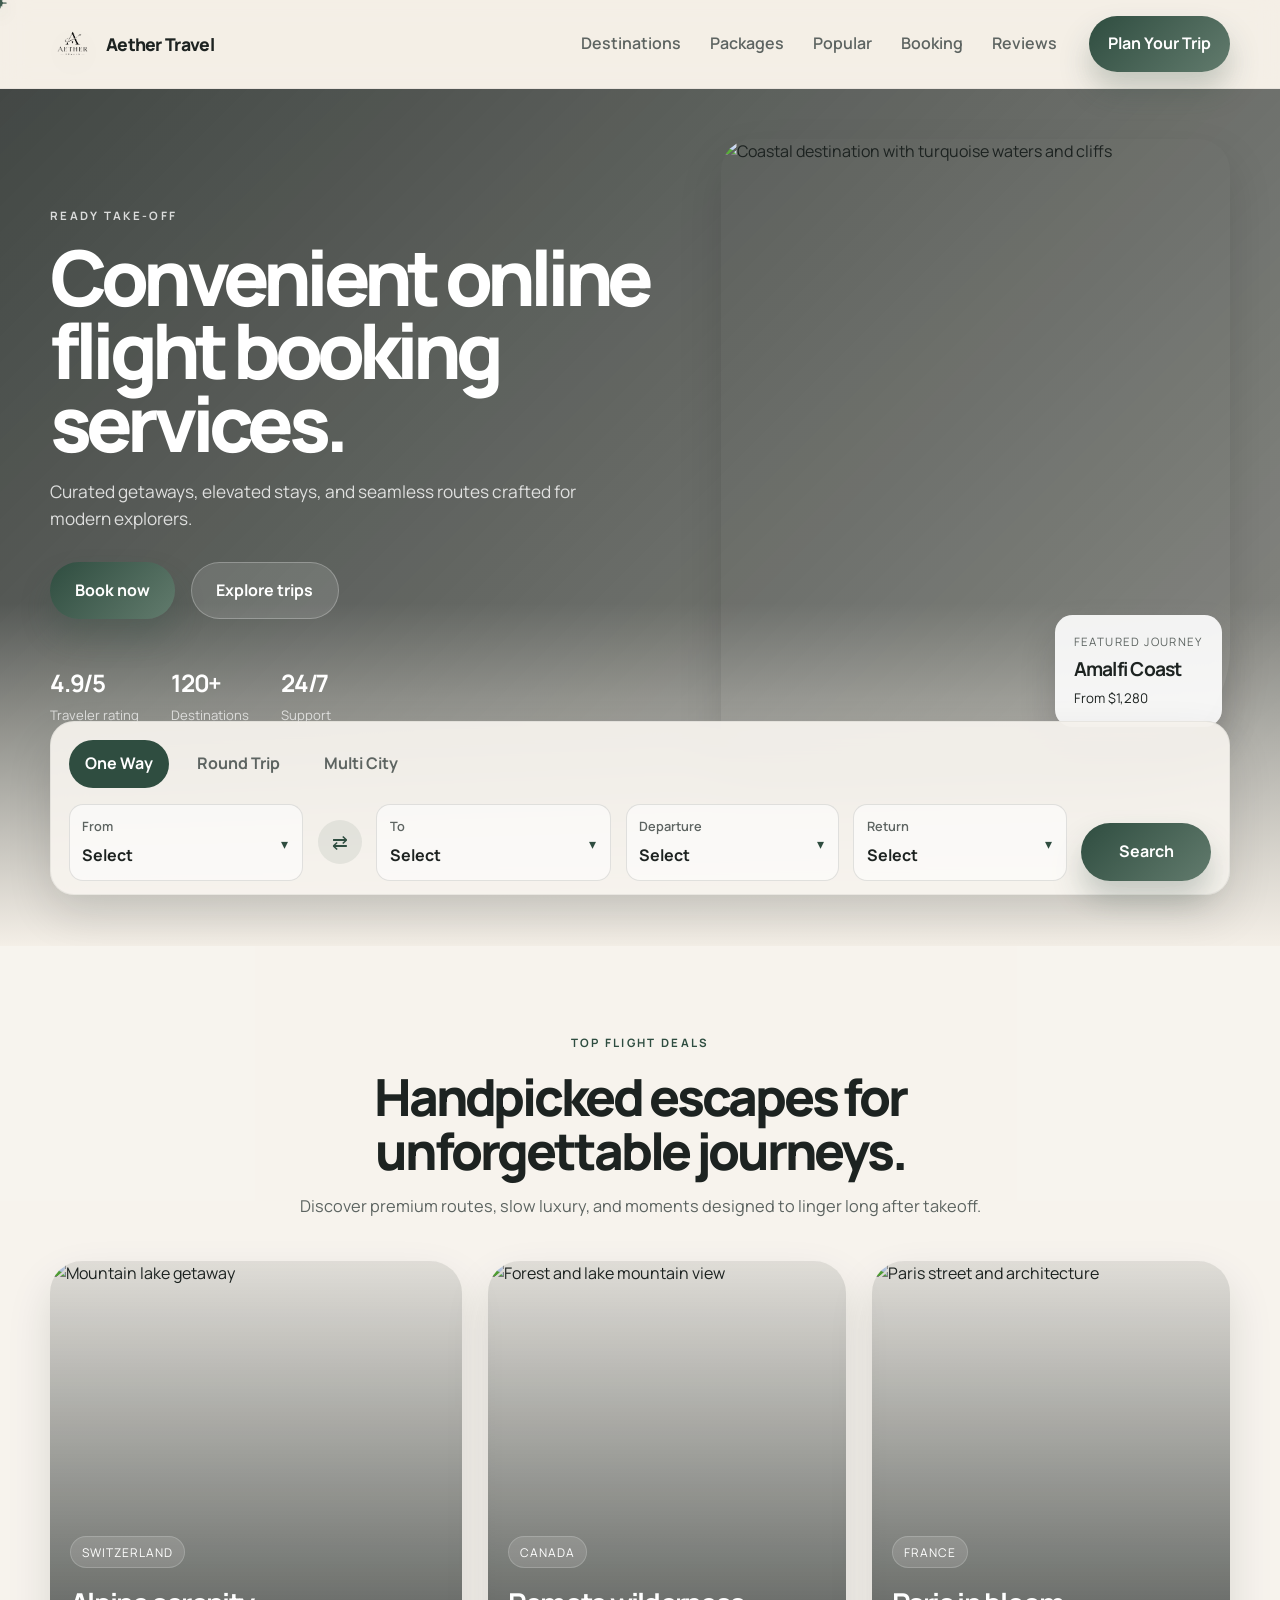
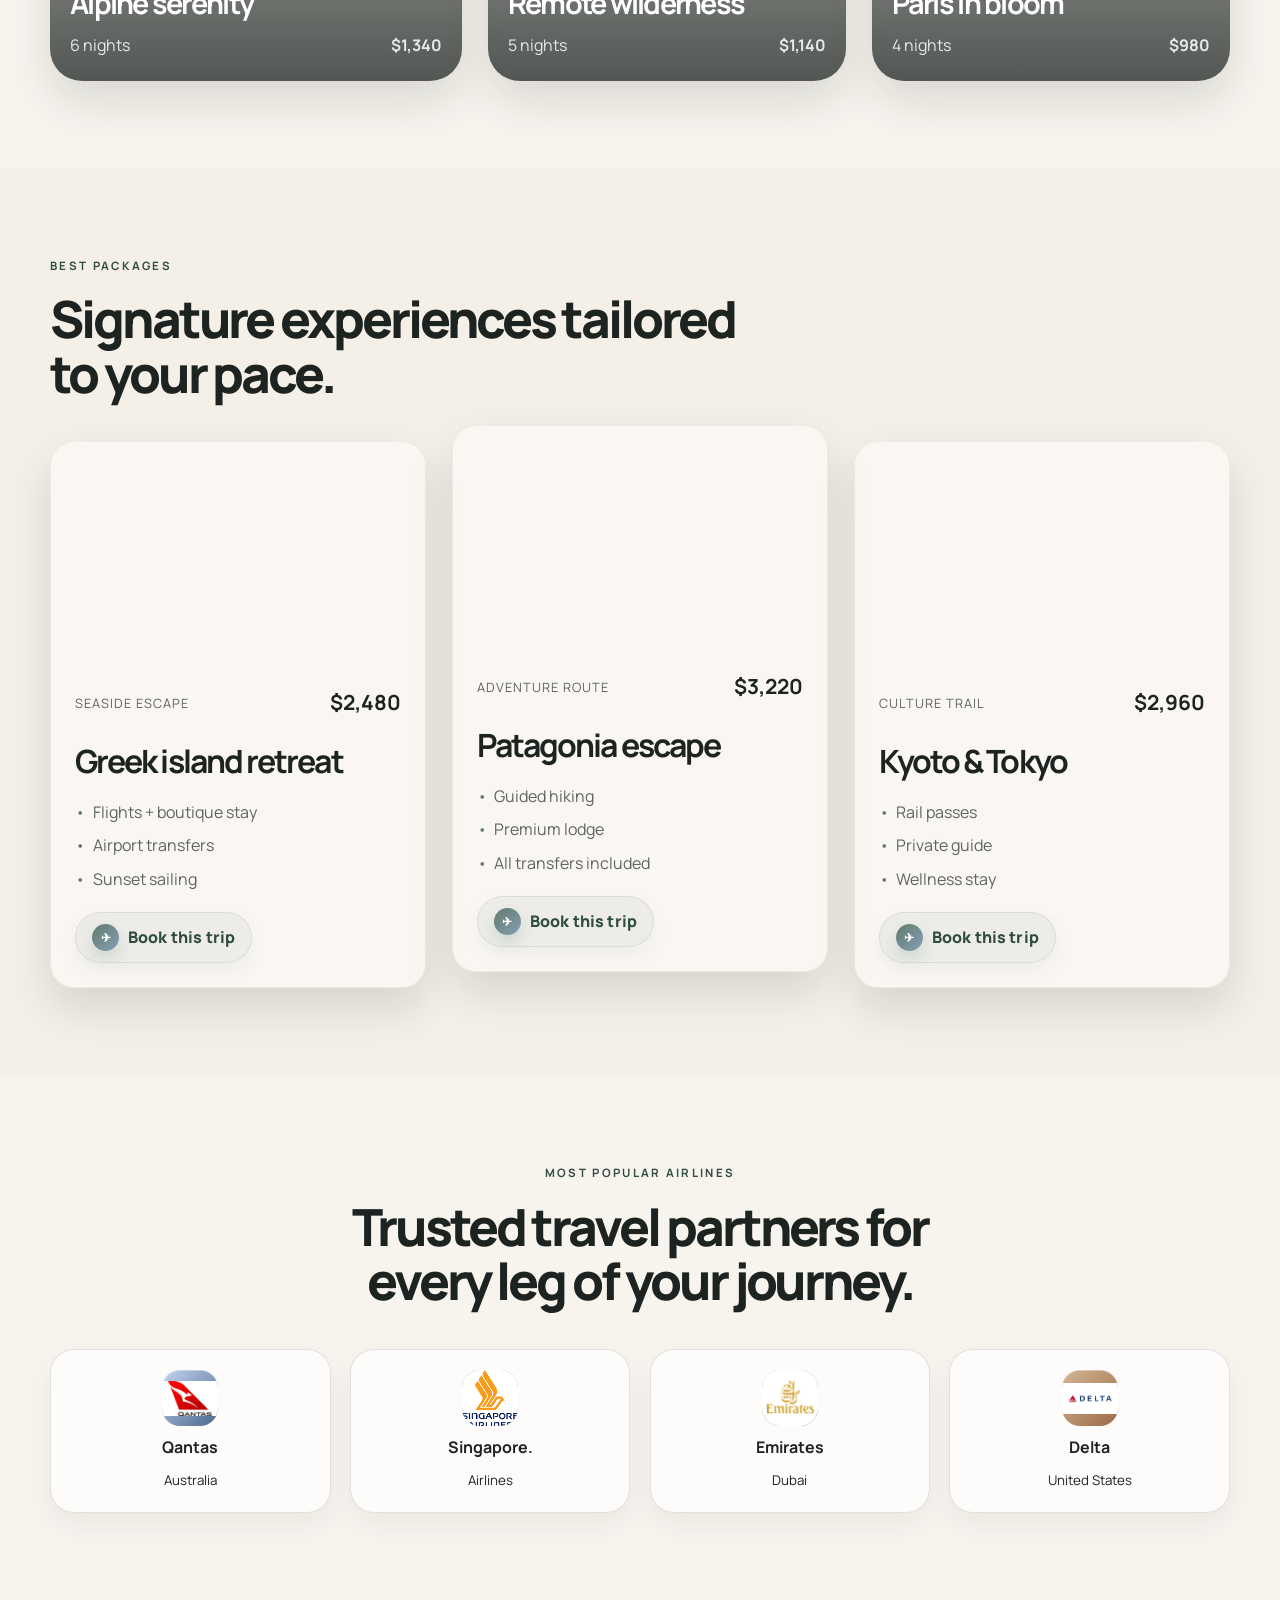
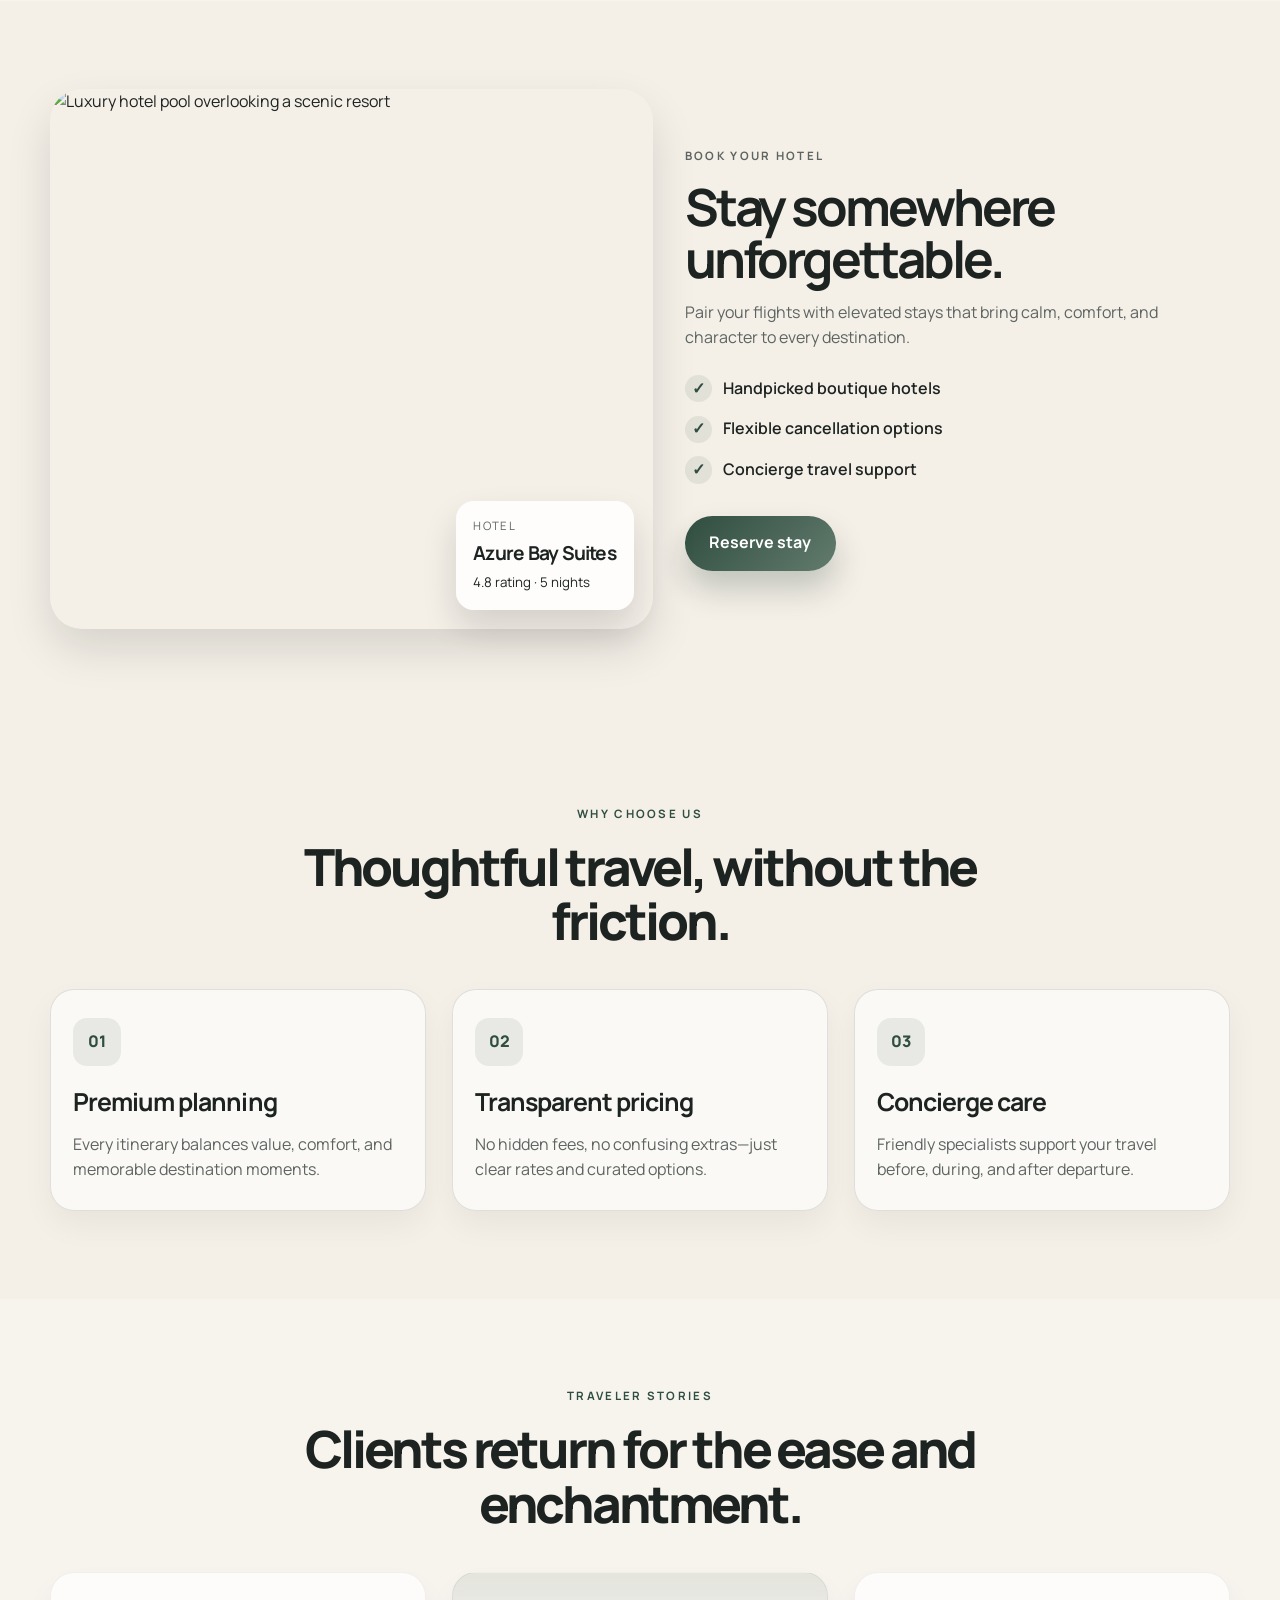
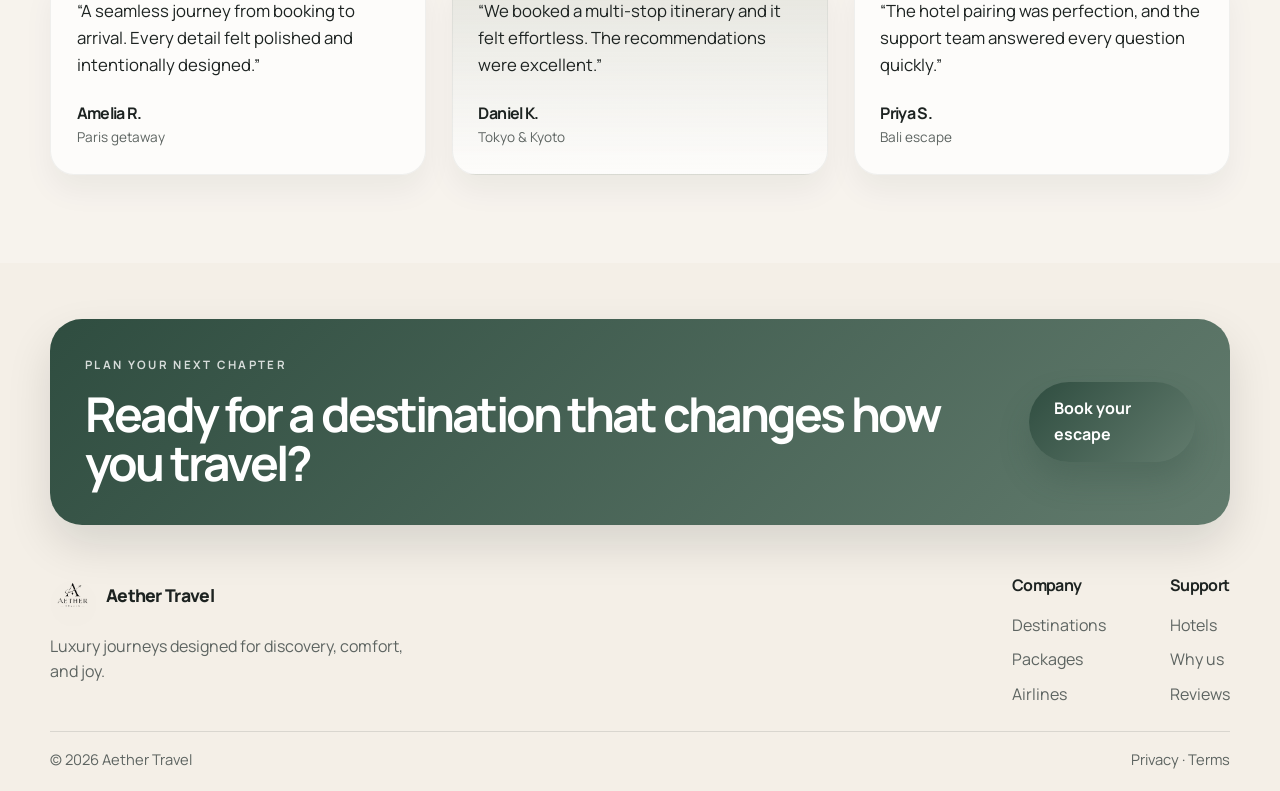
==== index.html @ 8c39a800 "First commit" ====
<!DOCTYPE html>
<html lang="en">
  <head>
    <meta charset="UTF-8" />
    <meta name="viewport" content="width=device-width, initial-scale=1.0" />
    <title>Travel Agency</title>
    <meta
      name="description"
      content="Premium flights, curated escapes, and boutique stays designed for modern explorers."
    />
    <link rel="stylesheet" href="index.css" />
  </head>
  <body>
    <header class="site-header">
      <nav class="navbar container" aria-label="Main navigation">
        <a href="#top" class="brand" aria-label="Aether Travel home">
          <img
            src="images/ei_1791017456366-removebg-preview.png"
            alt="Aether Travel logo"
            class="brand-logo"
          />
          <span>Aether Travel</span>
        </a>

        <button class="nav-toggle" type="button" aria-label="Toggle navigation" aria-expanded="false">
          <span></span>
          <span></span>
        </button>

        <div class="nav-menu">
          <ul class="nav-links">
            <li><a href="#destinations">Destinations</a></li>
            <li><a href="#packages">Packages</a></li>
            <li><a href="#popular">Popular</a></li>
            <li><a href="#booking">Booking</a></li>
            <li><a href="#testimonials">Reviews</a></li>
          </ul>
          <a href="plan-your-trip.html" class="btn btn-primary nav-cta">Plan Your Trip</a>
        </div>
      </nav>
    </header>

    <main id="top">
      <section class="hero" id="hero_container">
        <div class="container hero-shell">
          <div class="hero-copy">
            <p class="eyebrow">Ready take-off</p>
            <h1>Convenient online flight booking services.</h1>
            <p class="lead">
              Curated getaways, elevated stays, and seamless routes crafted for modern explorers.
            </p>
            <div class="hero-actions">
              <a href="#booking" class="btn btn-primary">Book now</a>
              <a href="#destinations" class="btn btn-secondary">Explore trips</a>
            </div>
            <ul class="hero-metrics" aria-label="Travel metrics">
              <li>
                <strong class="stat-number" data-target="4.9" data-suffix="/5">0</strong>
                <span>Traveler rating</span>
              </li>
              <li>
                <strong class="stat-number" data-target="120" data-suffix="+">0</strong>
                <span>Destinations</span>
              </li>
              <li>
                <strong class="stat-number" data-target="24" data-suffix="/7">0</strong>
                <span>Support</span>
              </li>
            </ul>
          </div>

          <div class="hero-visual" aria-label="Featured destination image">
            <img
              src="https://images.unsplash.com/photo-1507525428034-b723cf961d3e?auto=format&fit=crop&w=900&q=80"
              alt="Coastal destination with turquoise waters and cliffs"
            />
            <div class="floating-card">
              <span class="floating-label">Featured journey</span>
              <strong>Amalfi Coast</strong>
              <small>From $1,280</small>
            </div>
          </div>
        </div>

        <div class="container booking-panel" aria-label="Flight search form">
          <div class="booking-tabs" role="tablist" aria-label="Trip type">
            <button class="is-active" type="button">One Way</button>
            <button type="button">Round Trip</button>
            <button type="button">Multi City</button>
          </div>

          <form class="booking-form" action="#" method="get">
            <div class="field">
              <label for="from_location">From</label>
              <select name="from_location" id="from_location">
                <option value="">Select</option>
                <option value="tokyo">Tokyo, Japan</option>
                <option value="dubai">Dubai, UAE</option>
                <option value="london">London, UK</option>
              </select>
            </div>

            <div class="swap-wrap">
              <button class="swap-button" type="button" aria-label="Swap locations">⇄</button>
            </div>

            <div class="field">
              <label for="to_location">To</label>
              <select name="to_location" id="to_location">
                <option value="">Select</option>
                <option value="berlin">Berlin, Germany</option>
                <option value="sydney">Sydney, Australia</option>
                <option value="singapore">Singapore</option>
              </select>
            </div>

            <div class="field">
              <label for="from_date">Departure</label>
              <select name="from_date" id="from_date">
                <option value="">Select</option>
                <option value="2026-10-11">Oct 11, 2026</option>
                <option value="2026-11-03">Nov 03, 2026</option>
                <option value="2026-12-12">Dec 12, 2026</option>
              </select>
            </div>

            <div class="field">
              <label for="return_date">Return</label>
              <select name="return_date" id="return_date">
                <option value="">Select</option>
                <option value="2026-12-15">Dec 15, 2026</option>
                <option value="2026-12-28">Dec 28, 2026</option>
                <option value="2027-01-09">Jan 09, 2027</option>
              </select>
            </div>

            <button class="btn btn-primary search-button" type="submit">Search</button>
          </form>
        </div>
      </section>

      <section class="section section-light" id="destinations">
        <div class="container">
          <div class="section-heading">
            <p class="eyebrow eyebrow-dark">Top flight deals</p>
            <h2>Handpicked escapes for unforgettable journeys.</h2>
            <p>
              Discover premium routes, slow luxury, and moments designed to linger long after takeoff.
            </p>
          </div>

          <div class="destination-grid">
            <article class="destination-card featured">
              <img src="https://images.unsplash.com/photo-1493246507139-91e8fad9978e?auto=format&fit=crop&w=800&q=80" alt="Mountain lake getaway" />
              <div class="destination-info">
                <span class="country-tag">Switzerland</span>
                <h3>Alpine serenity</h3>
                <div class="meta-row">
                  <span>6 nights</span>
                  <strong>$1,340</strong>
                </div>
              </div>
            </article>

            <article class="destination-card">
              <img src="https://images.unsplash.com/photo-1501785888041-af3ef285b470?auto=format&fit=crop&w=800&q=80" alt="Forest and lake mountain view" />
              <div class="destination-info">
                <span class="country-tag">Canada</span>
                <h3>Remote wilderness</h3>
                <div class="meta-row">
                  <span>5 nights</span>
                  <strong>$1,140</strong>
                </div>
              </div>
            </article>

            <article class="destination-card">
              <img src="https://images.unsplash.com/photo-1502602898657-3e91760cbb34?auto=format&fit=crop&w=800&q=80" alt="Paris street and architecture" />
              <div class="destination-info">
                <span class="country-tag">France</span>
                <h3>Paris in bloom</h3>
                <div class="meta-row">
                  <span>4 nights</span>
                  <strong>$980</strong>
                </div>
              </div>
            </article>
          </div>
        </div>
      </section>

      <section class="section" id="packages">
        <div class="container">
          <div class="section-heading align-left">
            <p class="eyebrow eyebrow-dark">Best packages</p>
            <h2>Signature experiences tailored to your pace.</h2>
          </div>

          <div class="package-grid">
            <article class="package-card">
              <div class="package-image package-image-one"></div>
              <div class="package-body">
                <div class="price-row">
                  <span>Seaside escape</span>
                  <strong>$2,480</strong>
                </div>
                <h3>Greek island retreat</h3>
                <ul>
                  <li>Flights + boutique stay</li>
                  <li>Airport transfers</li>
                  <li>Sunset sailing</li>
                </ul>
                <a href="#booking" class="text-link"><span class="text-link-icon">✈</span>Book this trip</a>
              </div>
            </article>

            <article class="package-card highlight-card">
              <div class="package-image package-image-two"></div>
              <div class="package-body">
                <div class="price-row">
                  <span>Adventure route</span>
                  <strong>$3,220</strong>
                </div>
                <h3>Patagonia escape</h3>
                <ul>
                  <li>Guided hiking</li>
                  <li>Premium lodge</li>
                  <li>All transfers included</li>
                </ul>
                <a href="#booking" class="text-link"><span class="text-link-icon">✈</span>Book this trip</a>
              </div>
            </article>

            <article class="package-card">
              <div class="package-image package-image-three"></div>
              <div class="package-body">
                <div class="price-row">
                  <span>Culture trail</span>
                  <strong>$2,960</strong>
                </div>
                <h3>Kyoto & Tokyo</h3>
                <ul>
                  <li>Rail passes</li>
                  <li>Private guide</li>
                  <li>Wellness stay</li>
                </ul>
                <a href="#booking" class="text-link"><span class="text-link-icon">✈</span>Book this trip</a>
              </div>
            </article>
          </div>
        </div>
      </section>

      <section class="section section-light" id="popular">
        <div class="container">
          <div class="section-heading">
            <p class="eyebrow eyebrow-dark">Most popular airlines</p>
            <h2>Trusted travel partners for every leg of your journey.</h2>
          </div>

          <div class="airline-carousel" aria-label="Popular airlines">
            <div class="airline-card">
              <span class="airline-logo airline-one" aria-label="Qantas logo">
                <img src="src/qantas.png" alt="Qantas logo" />
              </span>
              <strong>Qantas</strong>
              <small>Australia</small>
            </div>
            <div class="airline-card">
              <span class="airline-logo airline-two" aria-label="Singapore Airlines logo">
                <img src="src/singapore_airlines.png" alt="Singapore Airlines logo" />
              </span>
              <strong>Singapore.</strong>
              <small>Airlines</small>
            </div>
            <div class="airline-card">
              <span class="airline-logo airline-three" aria-label="Emirates logo">
                <img src="src/emirates.png" alt="Emirates logo" />
              </span>
              <strong>Emirates</strong>
              <small>Dubai</small>
            </div>
            <div class="airline-card">
              <span class="airline-logo airline-four" aria-label="Delta logo">
                <img src="src/Delta_airlines.png" alt="Delta Airlines logo" />
              </span>
              <strong>Delta</strong>
              <small>United States</small>
            </div>
          </div>
        </div>
      </section>

      <section class="section booking-section" id="booking">
        <div class="container booking-layout">
          <div class="booking-visual">
            <div class="booking-visual-card">
              <img
                src="https://images.unsplash.com/photo-1566073771259-6a8506099945?auto=format&fit=crop&w=1200&q=80"
                alt="Luxury hotel pool overlooking a scenic resort"
              />
            </div>
            <div class="mini-card">
              <span>Hotel</span>
              <strong>Azure Bay Suites</strong>
              <small>4.8 rating · 5 nights</small>
            </div>
          </div>

          <div class="booking-copy">
            <p class="eyebrow eyebrow-dark">Book your hotel</p>
            <h2>Stay somewhere unforgettable.</h2>
            <p>
              Pair your flights with elevated stays that bring calm, comfort, and character to every destination.
            </p>
            <ul class="check-list">
              <li>Handpicked boutique hotels</li>
              <li>Flexible cancellation options</li>
              <li>Concierge travel support</li>
            </ul>
            <a href="#cta" class="btn btn-primary">Reserve stay</a>
          </div>
        </div>
      </section>

      <section class="section" id="why-us">
        <div class="container">
          <div class="section-heading">
            <p class="eyebrow eyebrow-dark">Why choose us</p>
            <h2>Thoughtful travel, without the friction.</h2>
          </div>

          <div class="feature-grid">
            <article class="feature-card">
              <span class="feature-icon">01</span>
              <h3>Premium planning</h3>
              <p>Every itinerary balances value, comfort, and memorable destination moments.</p>
            </article>
            <article class="feature-card">
              <span class="feature-icon">02</span>
              <h3>Transparent pricing</h3>
              <p>No hidden fees, no confusing extras—just clear rates and curated options.</p>
            </article>
            <article class="feature-card">
              <span class="feature-icon">03</span>
              <h3>Concierge care</h3>
              <p>Friendly specialists support your travel before, during, and after departure.</p>
            </article>
          </div>
        </div>
      </section>

      <section class="section section-light" id="testimonials">
        <div class="container">
          <div class="section-heading">
            <p class="eyebrow eyebrow-dark">Traveler stories</p>
            <h2>Clients return for the ease and enchantment.</h2>
          </div>

          <div class="testimonial-grid">
            <article class="testimonial-card">
              <p>
                “A seamless journey from booking to arrival. Every detail felt polished and intentionally designed.”
              </p>
              <div class="person">
                <strong>Amelia R.</strong>
                <span>Paris getaway</span>
              </div>
            </article>

            <article class="testimonial-card active">
              <p>
                “We booked a multi-stop itinerary and it felt effortless. The recommendations were excellent.”
              </p>
              <div class="person">
                <strong>Daniel K.</strong>
                <span>Tokyo & Kyoto</span>
              </div>
            </article>

            <article class="testimonial-card">
              <p>
                “The hotel pairing was perfection, and the support team answered every question quickly.”
              </p>
              <div class="person">
                <strong>Priya S.</strong>
                <span>Bali escape</span>
              </div>
            </article>
          </div>
        </div>
      </section>

      <section class="cta-banner" id="cta">
        <div class="container cta-inner">
          <div>
            <p class="eyebrow">Plan your next chapter</p>
            <h2>Ready for a destination that changes how you travel?</h2>
          </div>
          <a href="#booking" class="btn btn-primary">Book your escape</a>
        </div>
      </section>
    </main>

    <footer class="site-footer">
      <div class="container footer-inner">
        <div>
          <a href="#top" class="brand brand-footer">
            <img
              src="images/ei_1791017456366-removebg-preview.png"
              alt="Aether Travel logo"
              class="brand-logo"
            />
            <span>Aether Travel</span>
          </a>
          <p>Luxury journeys designed for discovery, comfort, and joy.</p>
        </div>

        <div class="footer-links">
          <div>
            <h4>Company</h4>
            <ul>
              <li><a href="#destinations">Destinations</a></li>
              <li><a href="#packages">Packages</a></li>
              <li><a href="#popular">Airlines</a></li>
            </ul>
          </div>
          <div>
            <h4>Support</h4>
            <ul>
              <li><a href="#booking">Hotels</a></li>
              <li><a href="#why-us">Why us</a></li>
              <li><a href="#testimonials">Reviews</a></li>
            </ul>
          </div>
        </div>
      </div>
      <div class="container footer-bottom">
        <span>© <span id="year">2026</span> Aether Travel</span>
        <span>Privacy · Terms</span>
      </div>
    </footer>

    <script src="index.js"></script>
  </body>
</html>
---- index.css ----
@import url('https://fonts.googleapis.com/css2?family=Manrope:wght@400;500;600;700;800&family=Cormorant+Garamond:wght@500;600;700&display=swap');

:root {
  --bg: #f4efe7;
  --bg-strong: #e9e0d2;
  --panel: #f9f6f0;
  --card: rgba(255, 255, 255, 0.7);
  --text: #1d2321;
  --muted: #5d6461;
  --line: rgba(29, 35, 33, 0.12);
  --green: #627b6d;
  --green-deep: #2f4d40;
  --blue: #859fb4;
  --tan: #d8c2a2;
  --shadow: 0 20px 45px rgba(12, 20, 18, 0.12);
  --radius-lg: 32px;
  --radius-md: 20px;
  --radius-sm: 14px;
}

* {
  box-sizing: border-box;
  margin: 0;
  padding: 0;
}

html {
  scroll-behavior: smooth;
}

body {
  font-family: 'Manrope', sans-serif;
  background: var(--bg);
  color: var(--text);
  line-height: 1.6;
  cursor: none;
}

* {
  cursor: none;
}

body *:hover,
body *:focus,
body *:active {
  cursor: none;
}

.plane-cursor {
  position: fixed;
  left: 0;
  top: 0;
  width: 24px;
  height: 24px;
  display: grid;
  place-items: center;
  transform: translate(-50%, -50%) rotate(0deg);
  pointer-events: none;
  z-index: 9999;
  font-size: 1.2rem;
  color: rgba(47, 77, 64, 0.92);
  text-shadow: 0 6px 18px rgba(47, 77, 64, 0.18);
  transition: color 0.25s ease, transform 0.12s ease, text-shadow 0.25s ease;
}

.plane-cursor.is-active {
  transform: translate(-50%, -50%) scale(1.2);
}

.plane-cursor.is-passport {
  width: 32px;
  height: 32px;
  font-size: 1.35rem;
  filter: drop-shadow(0 8px 18px rgba(29, 35, 33, 0.16));
}

.plane-cursor.is-passport img {
  display: block;
  width: 100%;
  height: 100%;
  object-fit: contain;
  filter: drop-shadow(0 8px 18px rgba(29, 35, 33, 0.18));
}

.plane-trail {
  position: fixed;
  left: 0;
  top: 0;
  width: 18px;
  height: 18px;
  display: grid;
  place-items: center;
  font-size: 0.85rem;
  opacity: 0;
  pointer-events: none;
  z-index: 9998;
  transform: translate(-50%, -50%) rotate(0deg);
  color: rgba(47, 77, 64, 0.35);
  filter: drop-shadow(0 0 10px rgba(47, 77, 64, 0.18));
  animation: trailFade 0.9s ease-out forwards;
}

@keyframes trailFade {
  0% {
    opacity: 0.18;
    transform: translate(-50%, -50%) scale(0.82) rotate(0deg);
  }
  35% {
    opacity: 0.14;
    transform: translate(-50%, -50%) scale(1) rotate(14deg);
  }
  100% {
    opacity: 0;
    transform: translate(-50%, -50%) translate(10px, -8px) scale(1.5) rotate(30deg);
  }
}

img {
  max-width: 100%;
  display: block;
}

a {
  color: inherit;
  text-decoration: none;
}

button,
select {
  font: inherit;
}

button {
  border: 0;
  cursor: pointer;
}

.container {
  width: min(1180px, calc(100% - 2rem));
  margin: 0 auto;
}

.section {
  padding: 5.5rem 0;
  opacity: 0;
  transform: translateY(30px);
  transition: opacity 0.8s ease, transform 0.8s ease;
}

.section.visible {
  opacity: 1;
  transform: translateY(0);
}

.section-light {
  background: rgba(255, 255, 255, 0.28);
}

.eyebrow {
  font-size: 0.72rem;
  letter-spacing: 0.2em;
  text-transform: uppercase;
  font-weight: 700;
  color: rgba(255, 255, 255, 0.8);
  margin-bottom: 1rem;
}

.eyebrow-dark {
  color: var(--green-deep);
}

.section-heading {
  text-align: center;
  max-width: 700px;
  margin: 0 auto 2.6rem;
}

.section-heading h2 {
  font-size: clamp(2.2rem, 4vw, 3.3rem);
  line-height: 1.06;
  letter-spacing: -0.06em;
  margin-bottom: 1rem;
  font-weight: 800;
}

.section-heading p:last-child {
  color: var(--muted);
  font-size: 1.02rem;
}

.align-left {
  text-align: left;
  margin-left: 0;
}

.site-header {
  position: sticky;
  top: 0;
  z-index: 50;
  backdrop-filter: blur(14px);
  background: rgba(244, 239, 231, 0.72);
  border-bottom: 1px solid rgba(29, 35, 33, 0.05);
}

.navbar {
  display: flex;
  align-items: center;
  justify-content: space-between;
  min-height: 88px;
  gap: 1.5rem;
}

.brand {
  display: inline-flex;
  align-items: center;
  gap: 0.7rem;
  font-weight: 800;
  letter-spacing: -0.04em;
  font-size: 1.1rem;
}

.brand-mark {
  display: inline-flex;
  align-items: center;
  justify-content: center;
  width: 2.2rem;
  height: 2.2rem;
  border-radius: 0.8rem;
  background: linear-gradient(135deg, var(--green), var(--blue));
  color: white;
  box-shadow: var(--shadow);
}

.brand-logo {
  width: 2.8rem;
  height: 2.8rem;
  object-fit: contain;
  display: block;
  filter: drop-shadow(0 8px 18px rgba(47, 77, 64, 0.14));
}

.nav-menu {
  display: flex;
  align-items: center;
  gap: 2rem;
}

.nav-links {
  list-style: none;
  display: flex;
  align-items: center;
  gap: 1.8rem;
}

.nav-links a {
  color: var(--muted);
  font-weight: 600;
  transition: color 0.2s ease;
}

.nav-links a:hover,
.nav-links a:focus-visible {
  color: var(--text);
}

.btn {
  display: inline-flex;
  align-items: center;
  justify-content: center;
  padding: 0.92rem 1.55rem;
  border-radius: 999px;
  font-weight: 700;
  transition: transform 0.2s ease, box-shadow 0.2s ease, background 0.2s ease;
}

.btn:hover,
.btn:focus-visible {
  transform: translateY(-1px);
}

.btn-primary {
  background: linear-gradient(135deg, var(--green-deep), var(--green));
  color: #fff;
  box-shadow: 0 18px 30px rgba(47, 77, 64, 0.25);
}

.btn-secondary {
  background: rgba(255, 255, 255, 0.12);
  border: 1px solid rgba(255, 255, 255, 0.25);
  color: #fff;
}

.nav-cta {
  padding-inline: 1.2rem;
}

.nav-toggle {
  display: none;
  width: 48px;
  height: 48px;
  border-radius: 14px;
  background: rgba(29, 35, 33, 0.05);
}

.nav-toggle span {
  display: block;
  width: 20px;
  height: 2px;
  margin: 5px auto;
  background: var(--text);
}

.hero {
  position: relative;
  padding: 2.5rem 0 3.2rem;
  overflow: hidden;
}

.hero::before {
  content: "";
  position: absolute;
  inset: 0;
  background:
    linear-gradient(135deg, rgba(17, 25, 23, 0.78), rgba(17, 25, 23, 0.46)),
    url('https://images.unsplash.com/photo-1476514525535-07fb3b4ae5f1?auto=format&fit=crop&w=1600&q=80') center/cover no-repeat;
  z-index: -2;
}

.hero::after {
  content: "";
  position: absolute;
  inset: 60% 0 0;
  background: linear-gradient(180deg, transparent, var(--bg));
  z-index: -1;
}

.hero-shell {
  display: grid;
  grid-template-columns: 1.1fr 0.9fr;
  gap: 3rem;
  align-items: center;
  min-height: 640px;
}

.hero-copy {
  color: #fff;
  padding-top: 2.2rem;
}

.hero-copy h1 {
  font-size: clamp(3.1rem, 6vw, 5.3rem);
  line-height: 0.95;
  letter-spacing: -0.075em;
  margin-bottom: 1.1rem;
  max-width: 620px;
  font-weight: 800;
}

.lead {
  max-width: 530px;
  color: rgba(255, 255, 255, 0.8);
  font-size: 1.08rem;
  margin-bottom: 1.8rem;
}

.hero-actions {
  display: flex;
  flex-wrap: wrap;
  gap: 1rem;
  margin-bottom: 2rem;
}

.hero-metrics {
  list-style: none;
  display: flex;
  flex-wrap: wrap;
  gap: 2rem;
  padding-top: 0.8rem;
}

.hero-metrics li {
  display: flex;
  flex-direction: column;
  gap: 0.2rem;
}

.hero-metrics strong {
  font-size: 1.5rem;
  letter-spacing: -0.05em;
}

.hero-metrics span {
  color: rgba(255, 255, 255, 0.72);
  font-size: 0.82rem;
}

.hero-visual {
  position: relative;
  display: flex;
  justify-content: center;
  align-items: center;
}

.hero-visual img {
  width: min(100%, 560px);
  height: 620px;
  object-fit: cover;
  border-radius: 32px 32px 110px 32px;
  box-shadow: var(--shadow);
}

.floating-card {
  position: absolute;
  right: 0.5rem;
  bottom: 2rem;
  background: rgba(255, 255, 255, 0.9);
  color: var(--text);
  border-radius: 1.1rem;
  padding: 1.1rem 1.2rem;
  box-shadow: 0 18px 35px rgba(21, 24, 27, 0.18);
  display: flex;
  flex-direction: column;
  gap: 0.2rem;
}

.floating-label {
  color: var(--muted);
  font-size: 0.72rem;
  text-transform: uppercase;
  letter-spacing: 0.12em;
}

.floating-card strong {
  font-size: 1.2rem;
  letter-spacing: -0.04em;
}

.booking-panel {
  margin-top: -3rem;
  background: rgba(249, 246, 240, 0.9);
  backdrop-filter: blur(16px);
  border: 1px solid rgba(29, 35, 33, 0.06);
  border-radius: 1.5rem;
  padding: 1.1rem 1.1rem 0.8rem;
  box-shadow: var(--shadow);
}

.booking-tabs {
  display: flex;
  gap: 0.75rem;
  flex-wrap: wrap;
  margin-bottom: 1rem;
}

.booking-tabs button {
  background: transparent;
  border-radius: 999px;
  padding: 0.7rem 1rem;
  color: var(--muted);
  font-weight: 700;
}

.booking-tabs button.is-active {
  background: var(--green-deep);
  color: #fff;
}

.booking-form {
  display: grid;
  grid-template-columns: 1.1fr 0.18fr 1.1fr 1fr 1fr auto;
  gap: 0.9rem;
  align-items: end;
}

.field {
  display: flex;
  flex-direction: column;
  gap: 0.45rem;
  padding: 0.7rem 0.8rem;
  background: rgba(255, 255, 255, 0.56);
  border: 1px solid var(--line);
  border-radius: var(--radius-sm);
  position: relative;
  transition: border-color 0.25s ease, box-shadow 0.25s ease, transform 0.25s ease;
  overflow: hidden;
}

.field::before {
  content: "";
  position: absolute;
  inset: 0;
  background: linear-gradient(135deg, rgba(98, 123, 109, 0.04), rgba(133, 159, 180, 0.04));
  opacity: 0;
  transition: opacity 0.25s ease;
}

.field:focus-within {
  border-color: rgba(47, 77, 64, 0.35);
  box-shadow: 0 0 0 4px rgba(98, 123, 109, 0.14);
  transform: translateY(-1px);
}

.field:focus-within::before {
  opacity: 1;
}

.field::after {
  content: "▾";
  position: absolute;
  right: 0.9rem;
  top: 52%;
  transform: translateY(-50%);
  color: var(--green-deep);
  font-size: 0.9rem;
  pointer-events: none;
  transition: transform 0.25s ease;
  z-index: 1;
}

.field:focus-within::after {
  transform: translateY(-50%) rotate(180deg);
}

.field label {
  color: var(--muted);
  font-size: 0.8rem;
  font-weight: 600;
  position: relative;
  z-index: 1;
}

.field select {
  appearance: none;
  -webkit-appearance: none;
  -moz-appearance: none;
  border: 0;
  background: transparent;
  color: var(--text);
  font-weight: 700;
  outline: none;
  width: 100%;
  padding-right: 1.4rem;
  cursor: pointer;
  position: relative;
  z-index: 1;
  transition: color 0.2s ease, transform 0.2s ease;
  background-image: none;
  border-radius: 0;
}

.field select option {
  color: var(--text);
  background: #fff;
  padding: 0.7rem 0.8rem;
}

.field select:focus {
  color: var(--green-deep);
}

.field select:hover {
  color: var(--green-deep);
}

.field select::-ms-expand {
  display: none;
}

.field select,
.field select option {
  font-family: 'Manrope', sans-serif;
}

.swap-wrap {
  display: flex;
  justify-content: center;
  align-items: center;
  height: 100%;
}

.swap-button {
  width: 44px;
  height: 44px;
  border-radius: 50%;
  background: rgba(98, 123, 109, 0.12);
  color: var(--green-deep);
  font-size: 1.2rem;
}

.search-button {
  min-height: 58px;
  min-width: 130px;
}

.destination-grid,
.package-grid,
.feature-grid,
.testimonial-grid {
  display: grid;
  gap: 1.6rem;
}

.destination-grid {
  grid-template-columns: 1.15fr 1fr 1fr;
}

.destination-card {
  position: relative;
  overflow: hidden;
  border-radius: var(--radius-lg);
  min-height: 420px;
  box-shadow: var(--shadow);
}

.destination-card img {
  width: 100%;
  height: 100%;
  object-fit: cover;
}

.destination-card::after {
  content: "";
  position: absolute;
  inset: 0;
  background: linear-gradient(180deg, rgba(12, 20, 18, 0.1), rgba(12, 20, 18, 0.7));
}

.destination-info {
  position: absolute;
  inset: auto 0 0;
  z-index: 1;
  padding: 1.35rem 1.25rem 1.4rem;
  color: white;
}

.country-tag {
  display: inline-block;
  background: rgba(255, 255, 255, 0.12);
  border: 1px solid rgba(255, 255, 255, 0.18);
  border-radius: 999px;
  padding: 0.35rem 0.7rem;
  font-size: 0.75rem;
  letter-spacing: 0.08em;
  text-transform: uppercase;
}

.destination-info h3 {
  font-size: clamp(1.8rem, 2vw, 2.4rem);
  letter-spacing: -0.06em;
  margin: 0.7rem 0 0.45rem;
}

.meta-row {
  display: flex;
  justify-content: space-between;
  align-items: center;
  color: rgba(255, 255, 255, 0.86);
}

.package-grid {
  grid-template-columns: repeat(3, minmax(0, 1fr));
}

.package-card {
  background: rgba(255, 255, 255, 0.5);
  border: 1px solid rgba(29, 35, 33, 0.06);
  border-radius: 24px;
  overflow: hidden;
  box-shadow: var(--shadow);
}

.highlight-card {
  transform: translateY(-16px);
}

.package-image {
  height: 220px;
  background-size: cover;
  background-position: center;
}

.package-image-one {
  background-image: url('https://images.unsplash.com/photo-1500375592092-40eb2168fd21?auto=format&fit=crop&w=900&q=80');
}

.package-image-two {
  background-image: url('https://images.unsplash.com/photo-1516483638261-f4dbaf036963?auto=format&fit=crop&w=900&q=80');
}

.package-image-three {
  background-image: url('https://images.unsplash.com/photo-1528164344705-47542687000d?auto=format&fit=crop&w=900&q=80');
}

.package-body {
  padding: 1.5rem;
}

.price-row {
  display: flex;
  justify-content: space-between;
  gap: 0.75rem;
  align-items: center;
  font-size: 0.8rem;
  text-transform: uppercase;
  letter-spacing: 0.08em;
  color: var(--muted);
}

.price-row strong {
  color: var(--text);
  letter-spacing: 0;
  text-transform: none;
  font-size: 1.3rem;
}

.package-body h3 {
  margin: 1rem 0 0.8rem;
  font-size: 2rem;
  letter-spacing: -0.06em;
}

.package-body ul {
  list-style: none;
  display: grid;
  gap: 0.5rem;
  color: var(--muted);
  margin-bottom: 1.2rem;
}

.package-body li {
  position: relative;
  padding-left: 1.1rem;
}

.package-body li::before {
  content: "•";
  position: absolute;
  left: 0;
  color: var(--green);
}

.text-link {
  display: inline-flex;
  align-items: center;
  gap: 0.55rem;
  padding: 0.7rem 1rem;
  border-radius: 999px;
  background: rgba(47, 77, 64, 0.06);
  border: 1px solid rgba(47, 77, 64, 0.1);
  color: var(--green-deep);
  font-weight: 800;
  letter-spacing: 0.01em;
  transition: transform 0.2s ease, background 0.2s ease, box-shadow 0.2s ease;
  box-shadow: 0 8px 18px rgba(47, 77, 64, 0.06);
}

.text-link:hover,
.text-link:focus-visible {
  background: linear-gradient(135deg, rgba(47, 77, 64, 0.1), rgba(118, 148, 167, 0.1));
  transform: translateY(-1px);
  box-shadow: 0 12px 24px rgba(47, 77, 64, 0.1);
}

.text-link-icon {
  display: inline-flex;
  align-items: center;
  justify-content: center;
  width: 1.7rem;
  height: 1.7rem;
  border-radius: 50%;
  background: linear-gradient(135deg, var(--green), var(--blue));
  color: #fff;
  font-size: 0.75rem;
  box-shadow: 0 8px 18px rgba(84, 122, 116, 0.22);
}

.airline-carousel {
  display: grid;
  grid-template-columns: repeat(4, minmax(0, 1fr));
  gap: 1.2rem;
}

.airline-card {
  background: rgba(255, 255, 255, 0.7);
  border: 1px solid var(--line);
  border-radius: 24px;
  padding: 1.3rem 1rem;
  box-shadow: 0 12px 28px rgba(17, 20, 19, 0.05);
  display: flex;
  flex-direction: column;
  align-items: center;
  text-align: center;
  gap: 0.55rem;
}

.airline-logo {
  position: relative;
  width: 56px;
  height: 56px;
  border-radius: 18px;
  display: grid;
  place-items: center;
  font-size: 1.4rem;
  color: #fff;
  font-weight: 800;
  overflow: hidden;
  box-shadow: inset 0 1px 0 rgba(255,255,255,0.35);
}

.logo-mark {
  position: relative;
  z-index: 1;
  letter-spacing: -0.08em;
}

.airline-logo img {
  display: block;
  width: 100%;
  height: 100%;
  object-fit: contain;
}

.flag {
  position: absolute;
  width: 22px;
  height: 22px;
  right: 4px;
  bottom: 4px;
  border-radius: 50%;
  border: 2px solid rgba(255,255,255,0.8);
  box-shadow: 0 8px 14px rgba(0,0,0,0.12);
}

.flag-australia {
  background:
    linear-gradient(to right, #0b53a6 0 100%);
  clip-path: polygon(0 0, 100% 0, 100% 100%, 0 100%);
}

.flag-australia::before,
.flag-australia::after {
  content: "";
  position: absolute;
  inset: 0;
  background: transparent;
}

.flag-australia::before {
  background: linear-gradient(90deg, transparent 0 30%, rgba(255,255,255,0.9) 30% 70%, transparent 70%);
}

.flag-australia::after {
  background: linear-gradient(0deg, transparent 0 30%, rgba(255,255,255,0.9) 30% 70%, transparent 70%);
}

.flag-singapore {
  background: linear-gradient(135deg, #f4f4f4 0 100%);
}

.flag-singapore::before {
  content: "";
  position: absolute;
  inset: 0;
  background:
    linear-gradient(90deg, #ee2d3d 0 100%),
    linear-gradient(0deg, #ee2d3d 0 100%);
  clip-path: polygon(0 0, 100% 0, 100% 100%, 0 100%);
  -webkit-mask: radial-gradient(circle, transparent 0 58%, black 59% 100%);
}

.flag-uae {
  background: linear-gradient(135deg, #00732f, #ffffff 50%, #ce1126 50% 100%);
}

.flag-uae::before {
  content: "";
  position: absolute;
  inset: 0;
  background: linear-gradient(90deg, rgba(0,0,0,0) 0 55%, rgba(255,255,255,0.8) 55% 100%);
  opacity: 0.9;
}

.flag-usa {
  background: linear-gradient(180deg, #b22234 0 14.28%, #fff 14.28% 28.56%, #b22234 28.56% 42.84%, #fff 42.84% 57.12%, #b22234 57.12% 71.4%, #fff 71.4% 85.68%, #b22234 85.68% 100%);
}

.flag-usa::before {
  content: "";
  position: absolute;
  inset: 0 0 auto 0;
  height: 50%;
  background: #3c3b6e;
  border-radius: 50% 50% 0 0;
}

.airline-one { background: linear-gradient(135deg, #c5d5f0, #4a678e); }
.airline-two { background: linear-gradient(135deg, #4d7f70, #8bb0a0); }
.airline-three { background: linear-gradient(135deg, #8d9db2, #3d4a6b); }
.airline-four { background: linear-gradient(135deg, #d3b694, #9d6b47); }

.booking-layout {
  display: grid;
  grid-template-columns: 1.05fr 0.95fr;
  gap: 2rem;
  align-items: center;
}

.booking-visual {
  position: relative;
}

.booking-visual-card img {
  border-radius: 32px;
  height: 540px;
  width: 100%;
  object-fit: cover;
  box-shadow: var(--shadow);
}

.mini-card {
  position: absolute;
  right: 1.2rem;
  bottom: 1.2rem;
  background: rgba(255, 255, 255, 0.88);
  border-radius: 18px;
  padding: 1rem 1.1rem;
  box-shadow: 0 18px 35px rgba(21, 24, 27, 0.14);
  display: flex;
  flex-direction: column;
  gap: 0.2rem;
}

.mini-card span {
  color: var(--muted);
  font-size: 0.72rem;
  text-transform: uppercase;
  letter-spacing: 0.12em;
}

.mini-card strong {
  font-size: 1.2rem;
  letter-spacing: -0.04em;
}

.booking-copy {
  max-width: 530px;
}

.booking-copy h2 {
  font-size: clamp(2.3rem, 4vw, 3.2rem);
  letter-spacing: -0.06em;
  margin-bottom: 1rem;
  line-height: 1;
}

.booking-copy p {
  color: var(--muted);
}

.check-list {
  list-style: none;
  display: grid;
  gap: 0.85rem;
  margin: 1.5rem 0 2rem;
}

.check-list li {
  display: flex;
  align-items: center;
  gap: 0.7rem;
  color: var(--text);
  font-weight: 600;
}

.check-list li::before {
  content: "✓";
  display: inline-flex;
  align-items: center;
  justify-content: center;
  width: 1.7rem;
  height: 1.7rem;
  border-radius: 50%;
  background: rgba(98, 123, 109, 0.12);
  color: var(--green-deep);
}

.feature-grid {
  grid-template-columns: repeat(3, minmax(0, 1fr));
}

.feature-card {
  background: rgba(255, 255, 255, 0.6);
  border: 1px solid var(--line);
  border-radius: 24px;
  padding: 1.7rem 1.4rem;
  box-shadow: 0 14px 32px rgba(17, 20, 19, 0.05);
}

.feature-icon {
  display: inline-flex;
  align-items: center;
  justify-content: center;
  width: 3rem;
  height: 3rem;
  border-radius: 14px;
  background: rgba(98, 123, 109, 0.12);
  color: var(--green-deep);
  font-weight: 800;
  margin-bottom: 1rem;
}

.feature-card h3 {
  font-size: 1.55rem;
  letter-spacing: -0.04em;
  margin-bottom: 0.65rem;
}

.feature-card p {
  color: var(--muted);
}

.testimonial-grid {
  grid-template-columns: repeat(3, minmax(0, 1fr));
}

.testimonial-card {
  background: rgba(255, 255, 255, 0.7);
  border: 1px solid rgba(29, 35, 33, 0.06);
  border-radius: 24px;
  padding: 1.6rem;
  box-shadow: 0 16px 30px rgba(15, 22, 18, 0.05);
}

.testimonial-card.active {
  background: linear-gradient(180deg, rgba(98, 123, 109, 0.12), rgba(255,255,255,0.74));
}

.testimonial-card p {
  color: var(--text);
  font-size: 1.05rem;
  margin-bottom: 1.4rem;
}

.person {
  display: flex;
  flex-direction: column;
}

.person strong {
  letter-spacing: -0.04em;
}

.person span {
  color: var(--muted);
  font-size: 0.85rem;
}

.cta-banner {
  padding: 3.5rem 0 1rem;
}

.cta-inner {
  background: linear-gradient(135deg, var(--green-deep), var(--green));
  border-radius: 32px;
  padding: 2.3rem 2.2rem;
  color: #fff;
  display: flex;
  align-items: center;
  justify-content: space-between;
  gap: 1.5rem;
  box-shadow: var(--shadow);
}

.cta-inner h2 {
  font-size: clamp(2rem, 4vw, 3rem);
  letter-spacing: -0.06em;
  line-height: 1.02;
}

.site-footer {
  padding: 2rem 0 1.2rem;
}

.footer-inner {
  display: flex;
  justify-content: space-between;
  gap: 2rem;
  padding-bottom: 1.5rem;
  border-bottom: 1px solid var(--line);
}

.brand-footer {
  margin-bottom: 1rem;
}

.site-footer p {
  max-width: 360px;
  color: var(--muted);
}

.footer-links {
  display: flex;
  gap: 4rem;
}

.footer-links h4 {
  margin-bottom: 0.9rem;
  letter-spacing: -0.04em;
}

.footer-links ul {
  list-style: none;
  display: grid;
  gap: 0.55rem;
}

.footer-links a {
  color: var(--muted);
}

.footer-bottom {
  display: flex;
  justify-content: space-between;
  padding-top: 1rem;
  color: var(--muted);
  font-size: 0.92rem;
}

@media (max-width: 980px) {
  .hero-shell,
  .booking-layout,
  .destination-grid,
  .package-grid,
  .feature-grid,
  .testimonial-grid,
  .airline-carousel {
    grid-template-columns: 1fr 1fr;
  }

  .hero-shell {
    grid-template-columns: 1fr;
  }

  .booking-form {
    grid-template-columns: 1fr 1fr;
  }

  .swap-wrap {
    display: none;
  }

  .search-button {
    grid-column: span 2;
  }
}

@media (max-width: 760px) {
  .nav-toggle {
    display: block;
  }

  .nav-menu {
    position: absolute;
    top: calc(100% + 0.7rem);
    left: 1rem;
    right: 1rem;
    display: none;
    flex-direction: column;
    align-items: stretch;
    background: rgba(249, 246, 240, 0.96);
    border: 1px solid var(--line);
    border-radius: 20px;
    padding: 1rem;
    box-shadow: var(--shadow);
  }

  .nav-menu.is-open {
    display: flex;
  }

  .nav-links {
    flex-direction: column;
    align-items: flex-start;
    gap: 0.8rem;
  }

  .nav-cta {
    width: 100%;
  }

  .booking-panel {
    margin-top: 1rem;
  }

  .booking-form,
  .destination-grid,
  .package-grid,
  .feature-grid,
  .testimonial-grid,
  .airline-carousel,
  .footer-inner,
  .cta-inner,
  .booking-layout {
    grid-template-columns: 1fr;
    display: grid;
  }

  .booking-form {
    display: grid;
  }

  .search-button {
    grid-column: auto;
  }

  .hero-copy h1 {
    max-width: none;
  }

  .hero-visual img {
    height: 420px;
  }

  .section {
    padding: 4rem 0;
  }

  .footer-inner,
  .cta-inner,
  .footer-bottom {
    display: flex;
    flex-direction: column;
    align-items: flex-start;
  }
}
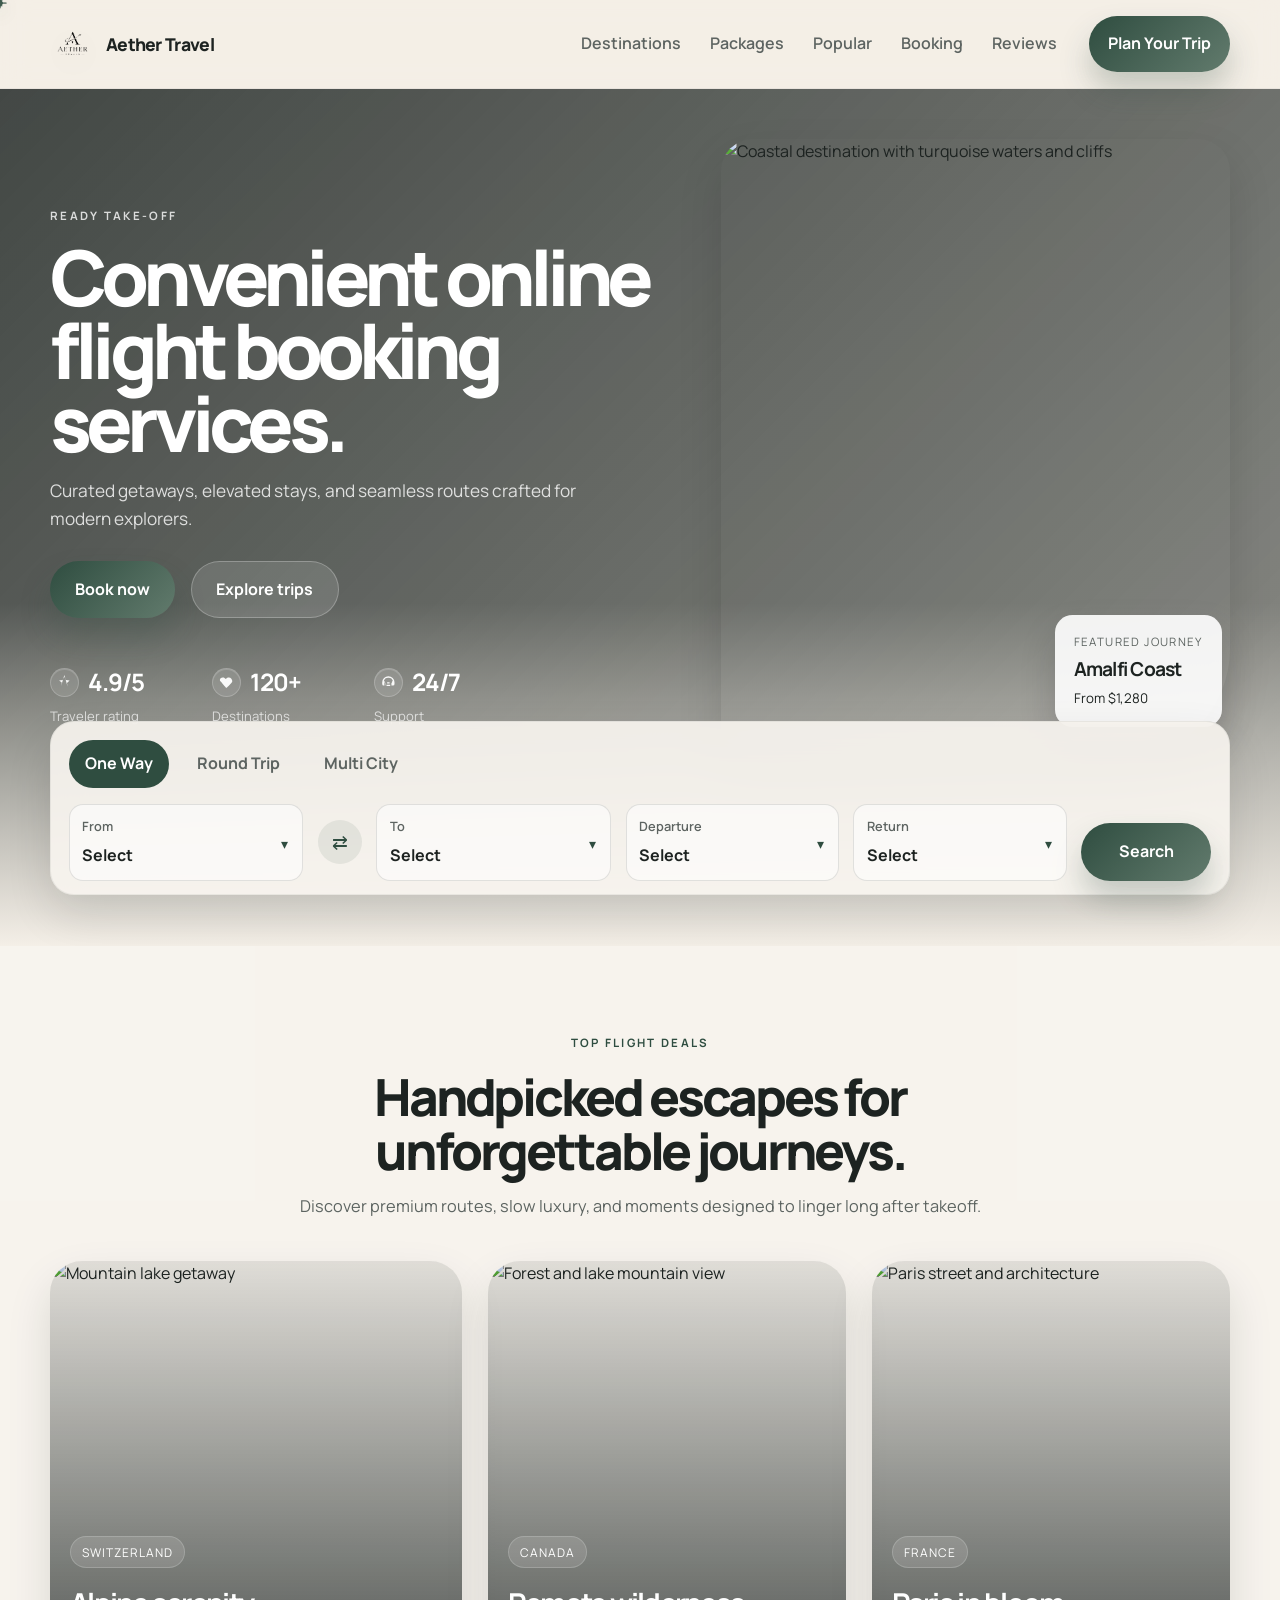
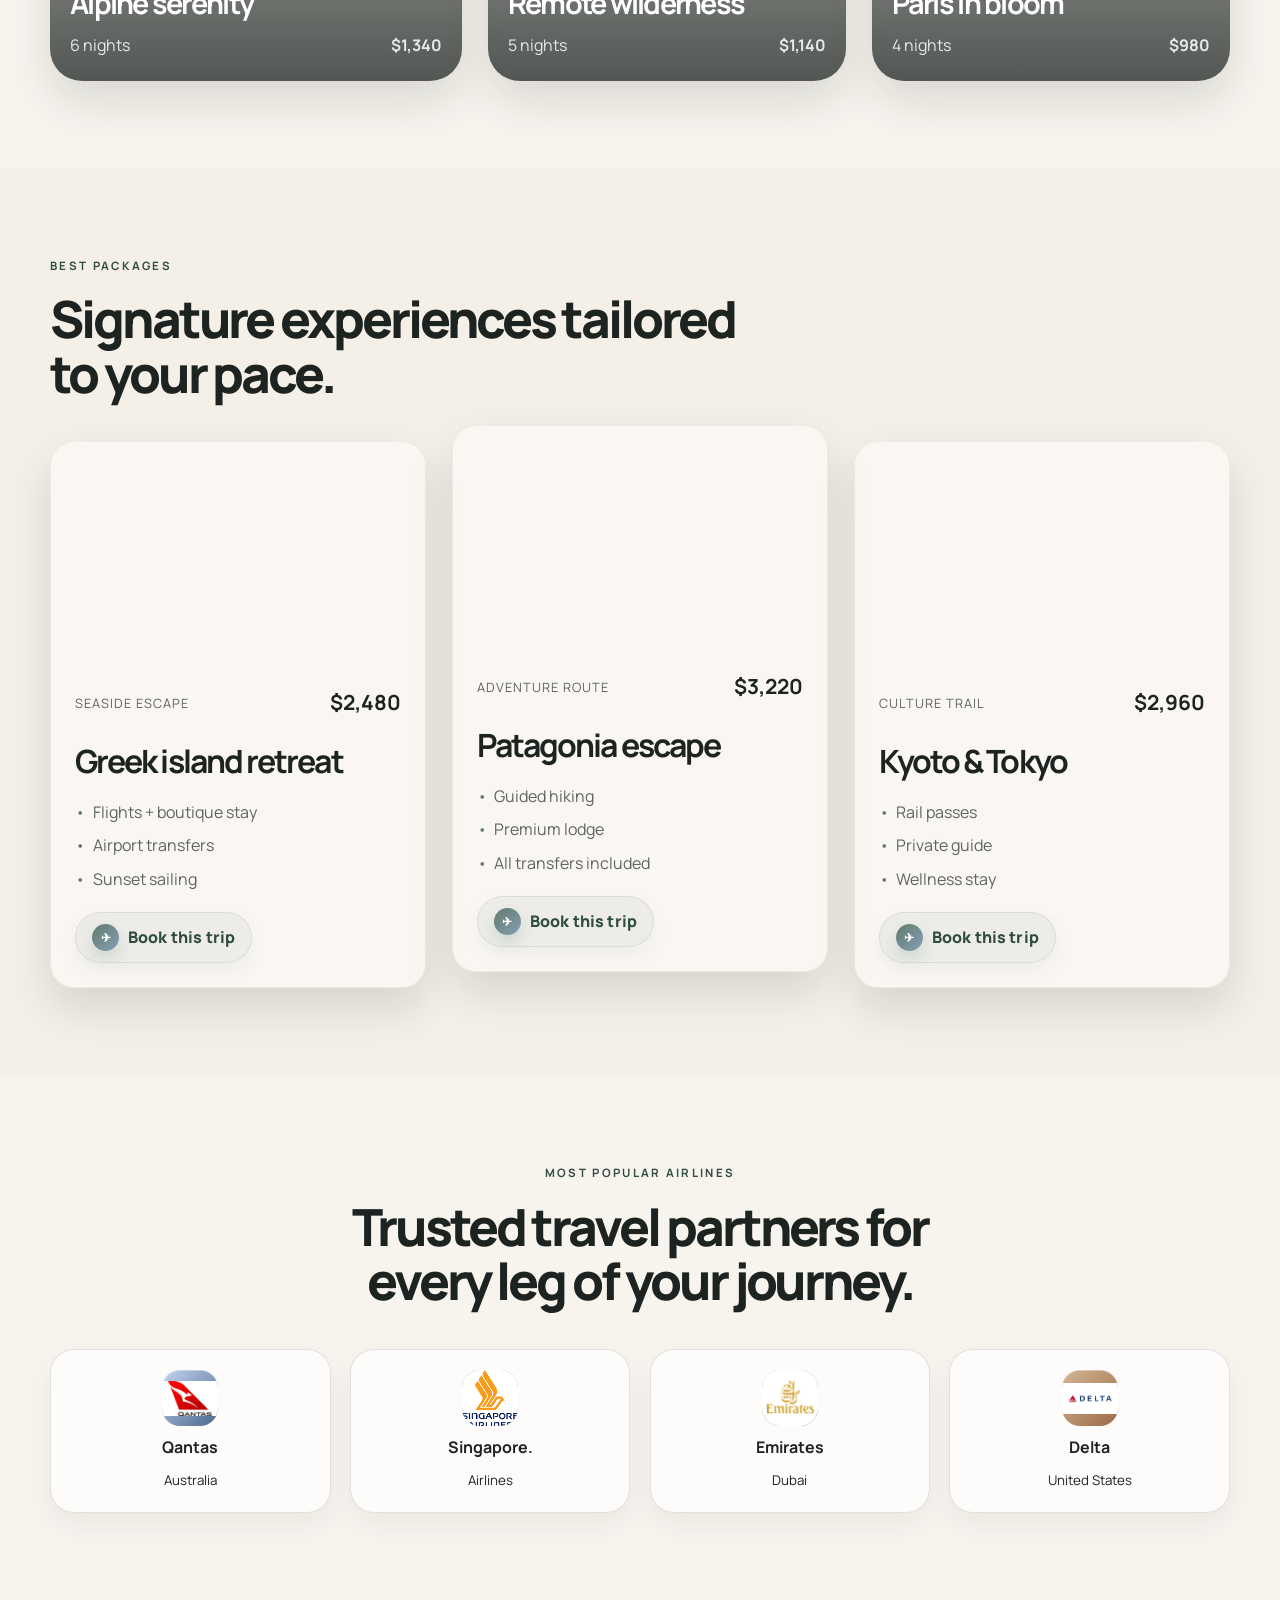
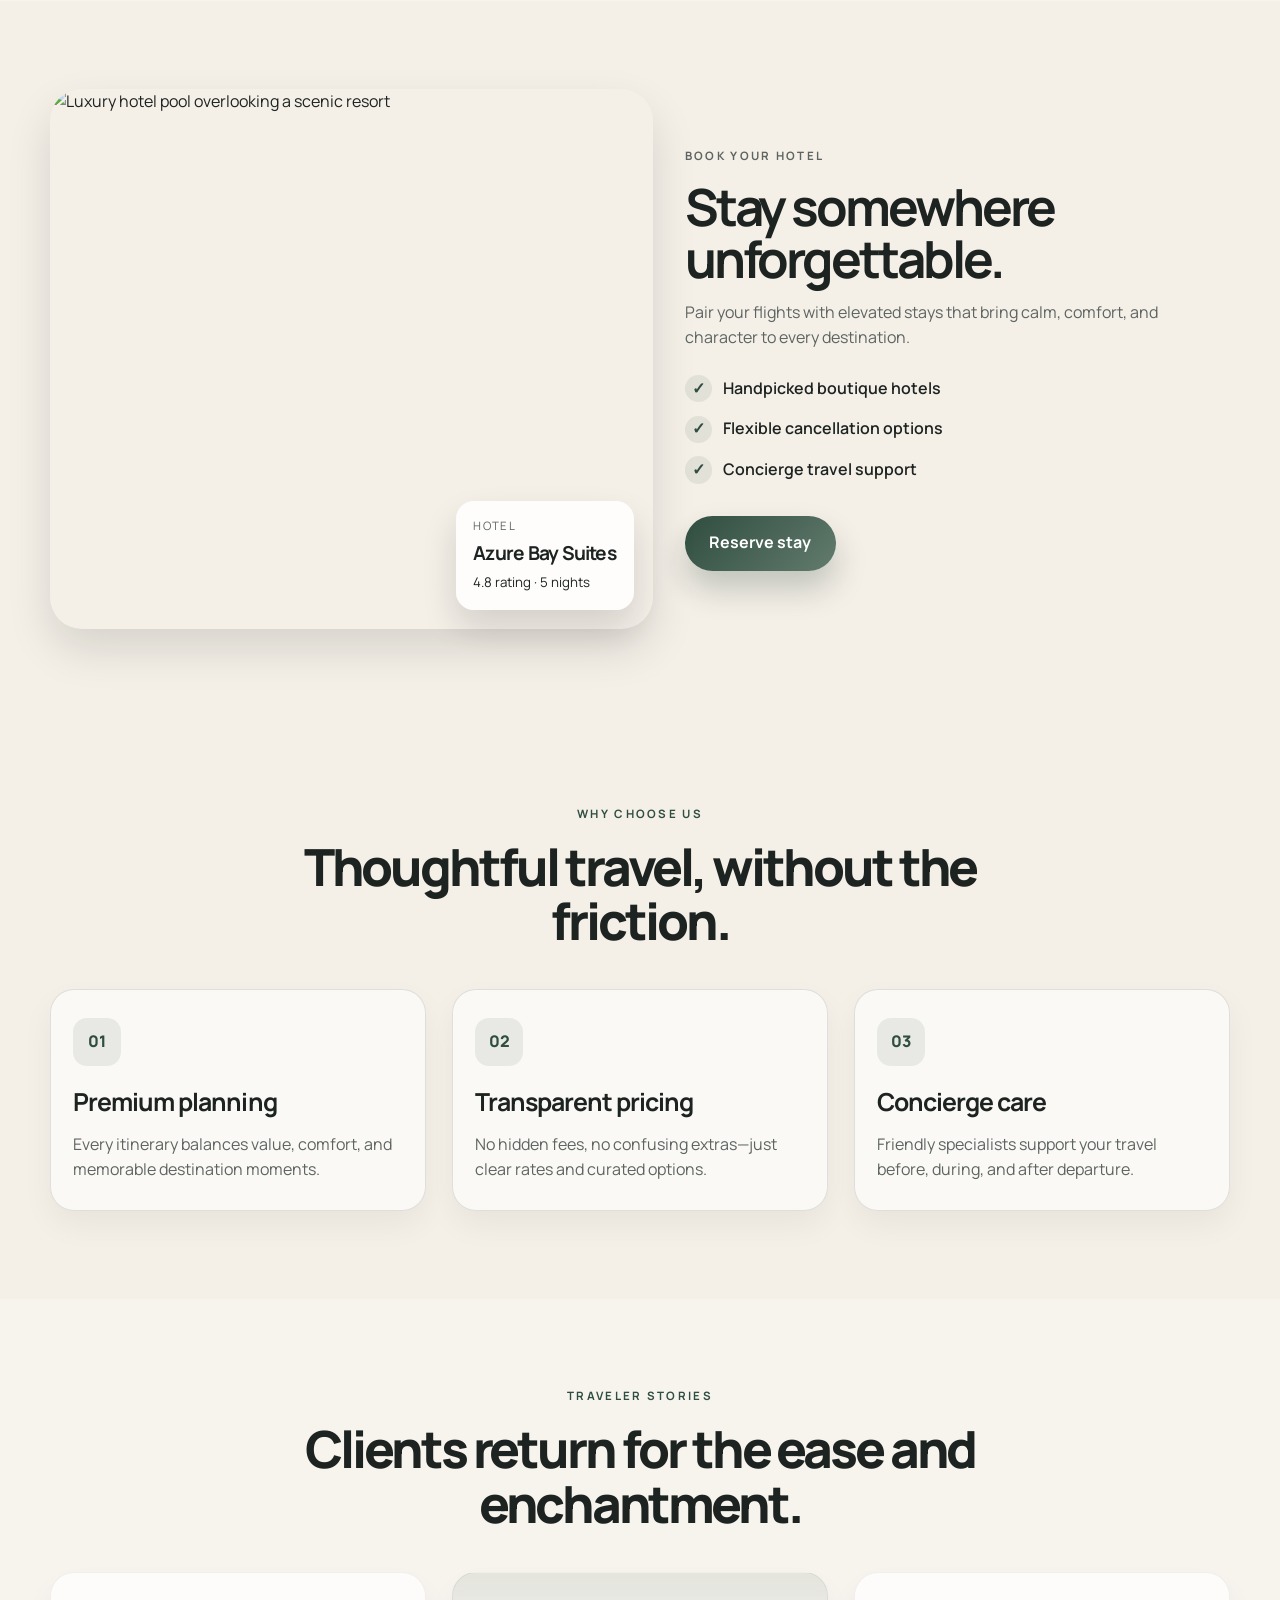
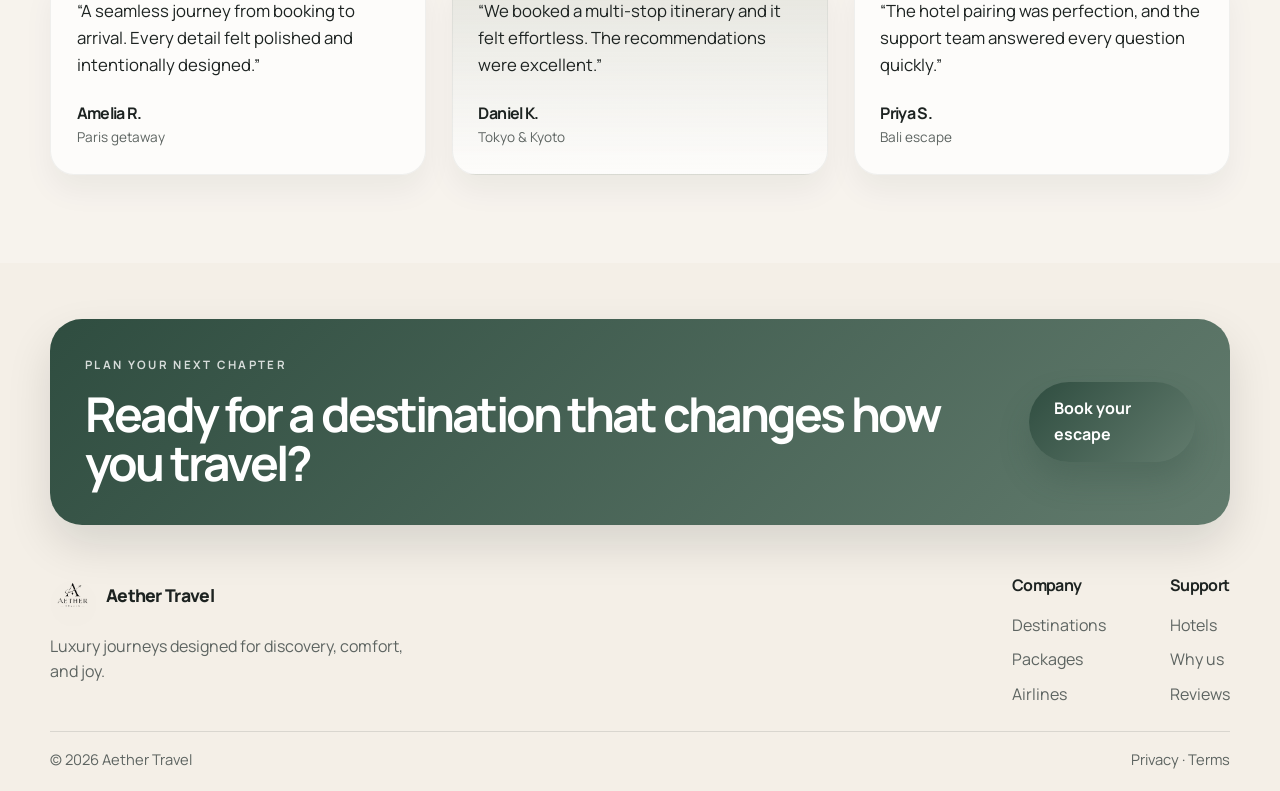
==== commit ff411bbd: "Refined website" ====
--- a/index.html
+++ b/index.html
@@ -54,16 +54,31 @@
               <a href="#destinations" class="btn btn-secondary">Explore trips</a>
             </div>
             <ul class="hero-metrics" aria-label="Travel metrics">
-              <li>
-                <strong class="stat-number" data-target="4.9" data-suffix="/5">0</strong>
+              <li class="metric-item rating">
+                <div class="metric-top">
+                  <span class="metric-icon" aria-hidden="true">
+                    <svg viewBox="0 0 24 24" role="img" aria-hidden="true"><path d="M12 2.75l2.65 5.37 5.92.86-4.29 4.18 1.01 5.89L12 0 6.71 18.05l1.01-5.89L3.43 9l5.92-.86L12 2.75z"/></svg>
+                  </span>
+                  <strong class="stat-number" data-target="4.9" data-suffix="/5">0</strong>
+                </div>
                 <span>Traveler rating</span>
               </li>
-              <li>
-                <strong class="stat-number" data-target="120" data-suffix="+">0</strong>
+              <li class="metric-item destinations">
+                <div class="metric-top">
+                  <span class="metric-icon" aria-hidden="true">
+                    <svg viewBox="0 0 24 24" role="img" aria-hidden="true"><path d="M12 21s6.5-5.21 9.31-9.65C22.5 9.2 20.46 4 15.8 4c-2.07 0-3.59 1.02-4.8 2.46C9.79 5.02 8.27 4 6.2 4 1.54 4-.48 9.2 3.69 11.35 6.5 15.79 12 21 12 21zm-3.5-9.5A2.5 2.5 0 1011 9 2.5 2.5 0 008.5 11.5z"/></svg>
+                  </span>
+                  <strong class="stat-number" data-target="120" data-suffix="+">0</strong>
+                </div>
                 <span>Destinations</span>
               </li>
-              <li>
-                <strong class="stat-number" data-target="24" data-suffix="/7">0</strong>
+              <li class="metric-item support">
+                <div class="metric-top">
+                  <span class="metric-icon" aria-hidden="true">
+                    <svg viewBox="0 0 24 24" role="img" aria-hidden="true"><path d="M12 2a10 10 0 00-10 10v2.5A2.5 2.5 0 004.5 17H6v-7H4.5A7.5 7.5 0 0112 4.5 7.5 7.5 0 0119.5 10H18v7h1.5A2.5 2.5 0 0022 14.5V12A10 10 0 0012 2zm-7 10.5h2V17H5v-4.5zm14 0h-2V17h2v-4.5zM10 12h4v2h-4v-2zm-1 4h6v2H9v-2z"/></svg>
+                  </span>
+                  <strong class="stat-number" data-target="24" data-suffix="/7">0</strong>
+                </div>
                 <span>Support</span>
               </li>
             </ul>
--- a/index.css
+++ b/index.css
@@ -381,7 +381,34 @@
 .hero-metrics li {
   display: flex;
   flex-direction: column;
-  gap: 0.2rem;
+  gap: 0.25rem;
+  min-width: 130px;
+}
+
+.metric-top {
+  display: inline-flex;
+  align-items: center;
+  gap: 0.6rem;
+}
+
+.metric-icon {
+  width: 1.8rem;
+  height: 1.8rem;
+  border-radius: 50%;
+  display: inline-flex;
+  align-items: center;
+  justify-content: center;
+  background: rgba(255, 255, 255, 0.12);
+  border: 1px solid rgba(255, 255, 255, 0.2);
+  backdrop-filter: blur(8px);
+  box-shadow: inset 0 1px 0 rgba(255, 255, 255, 0.15);
+}
+
+.metric-icon svg {
+  width: 0.92rem;
+  height: 0.92rem;
+  fill: currentColor;
+  color: rgba(255, 255, 255, 0.95);
 }
 
 .hero-metrics strong {
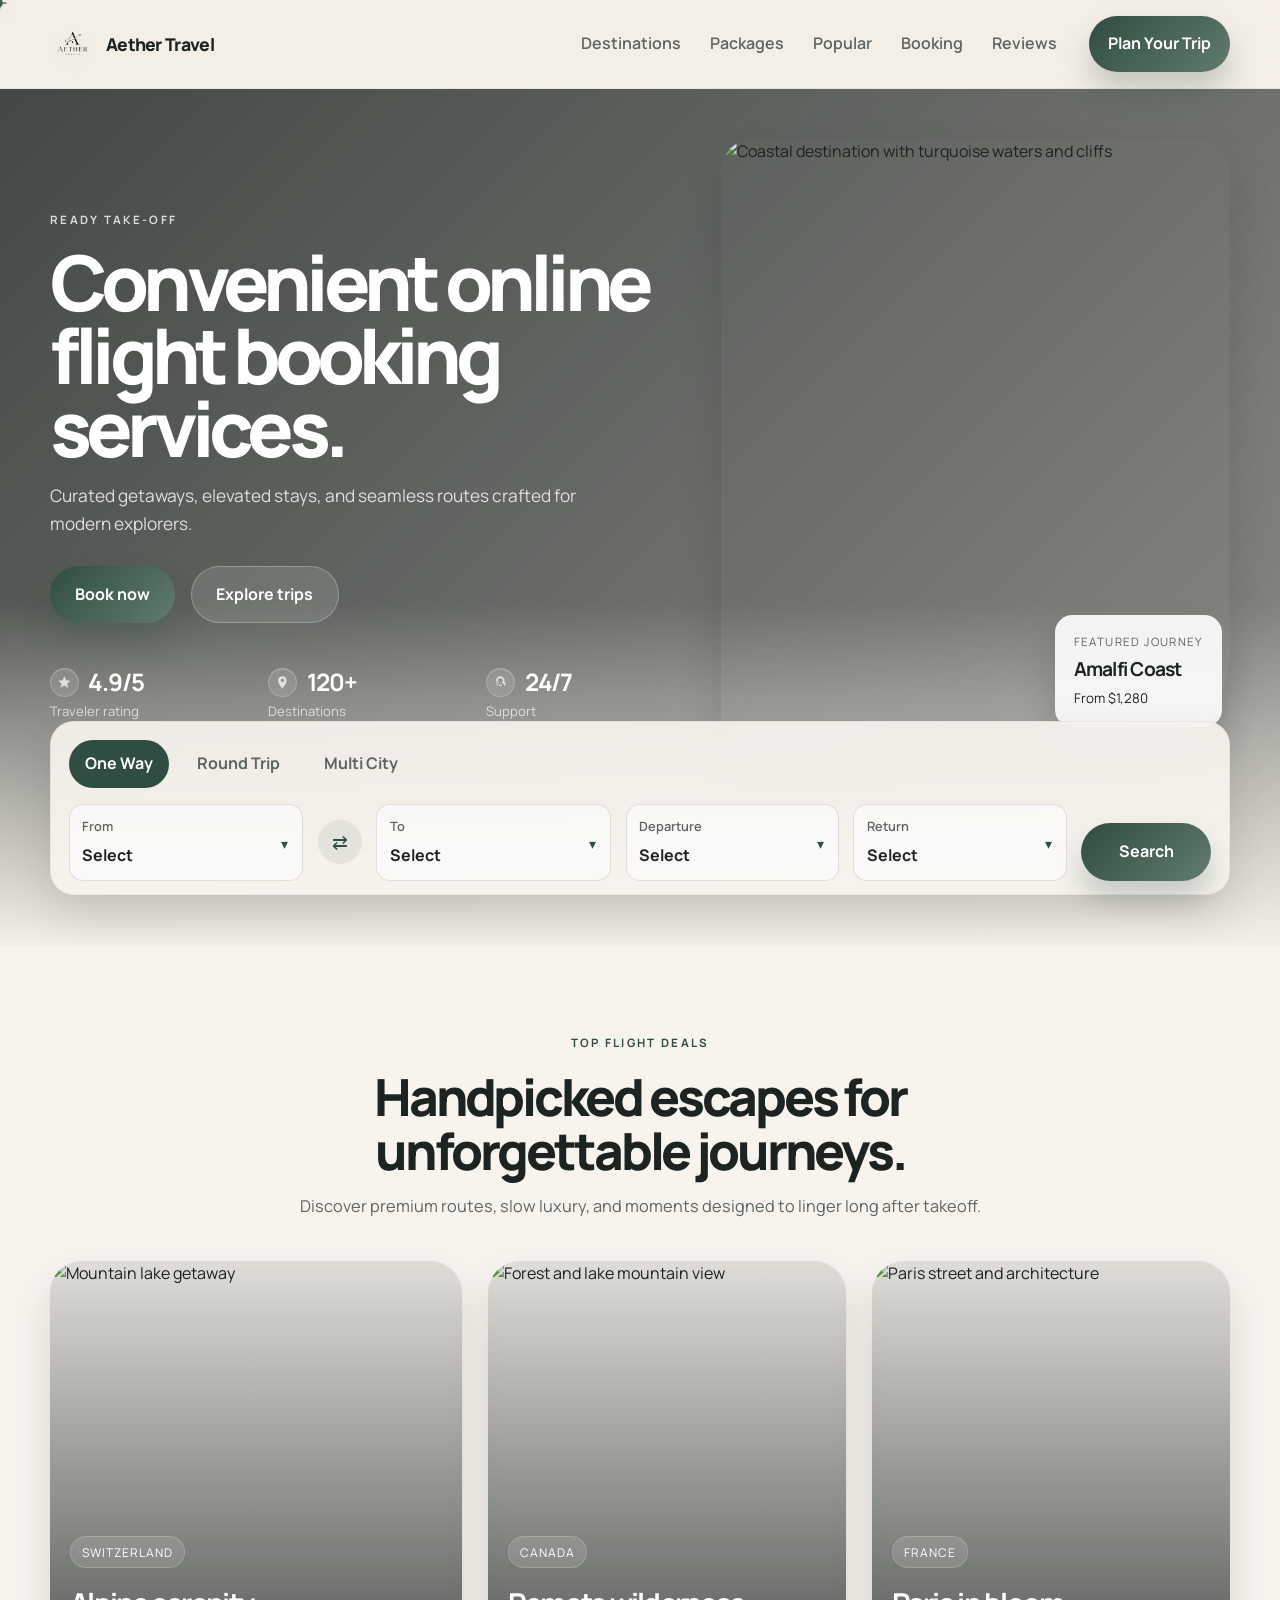
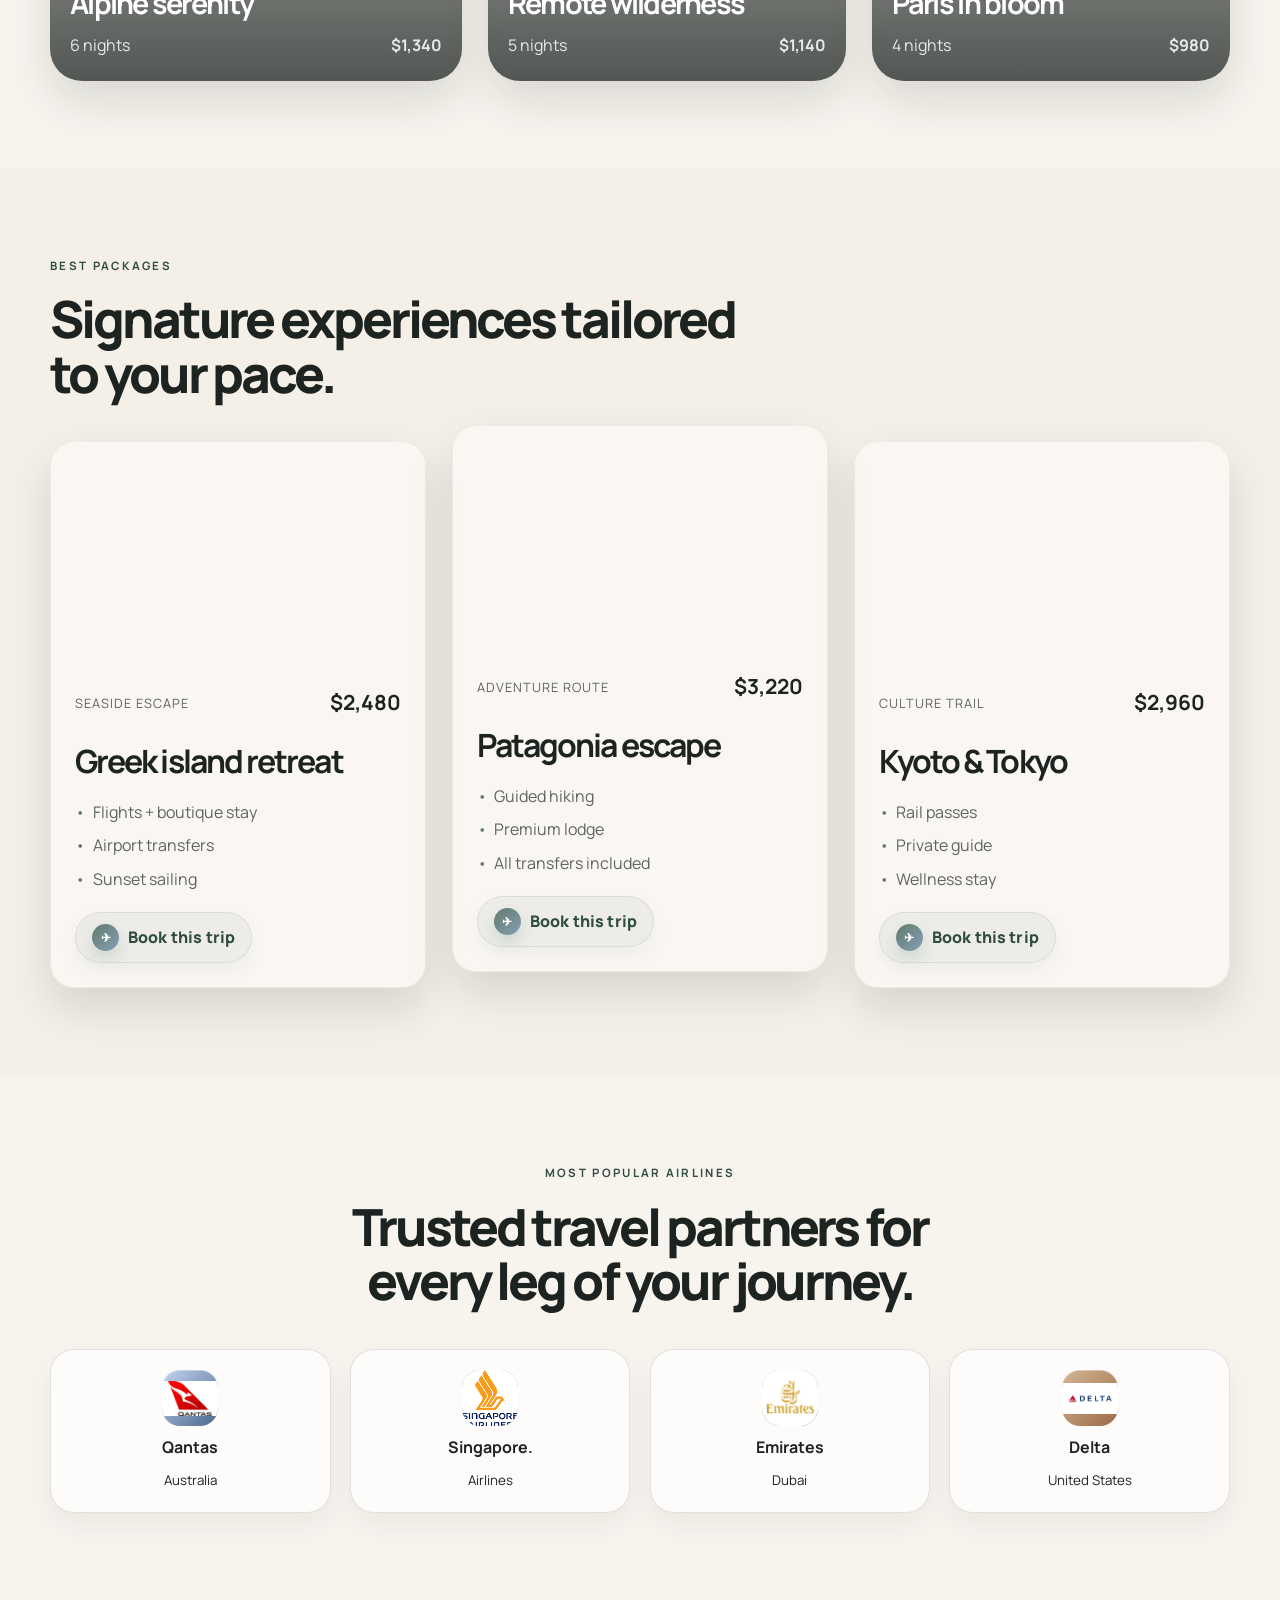
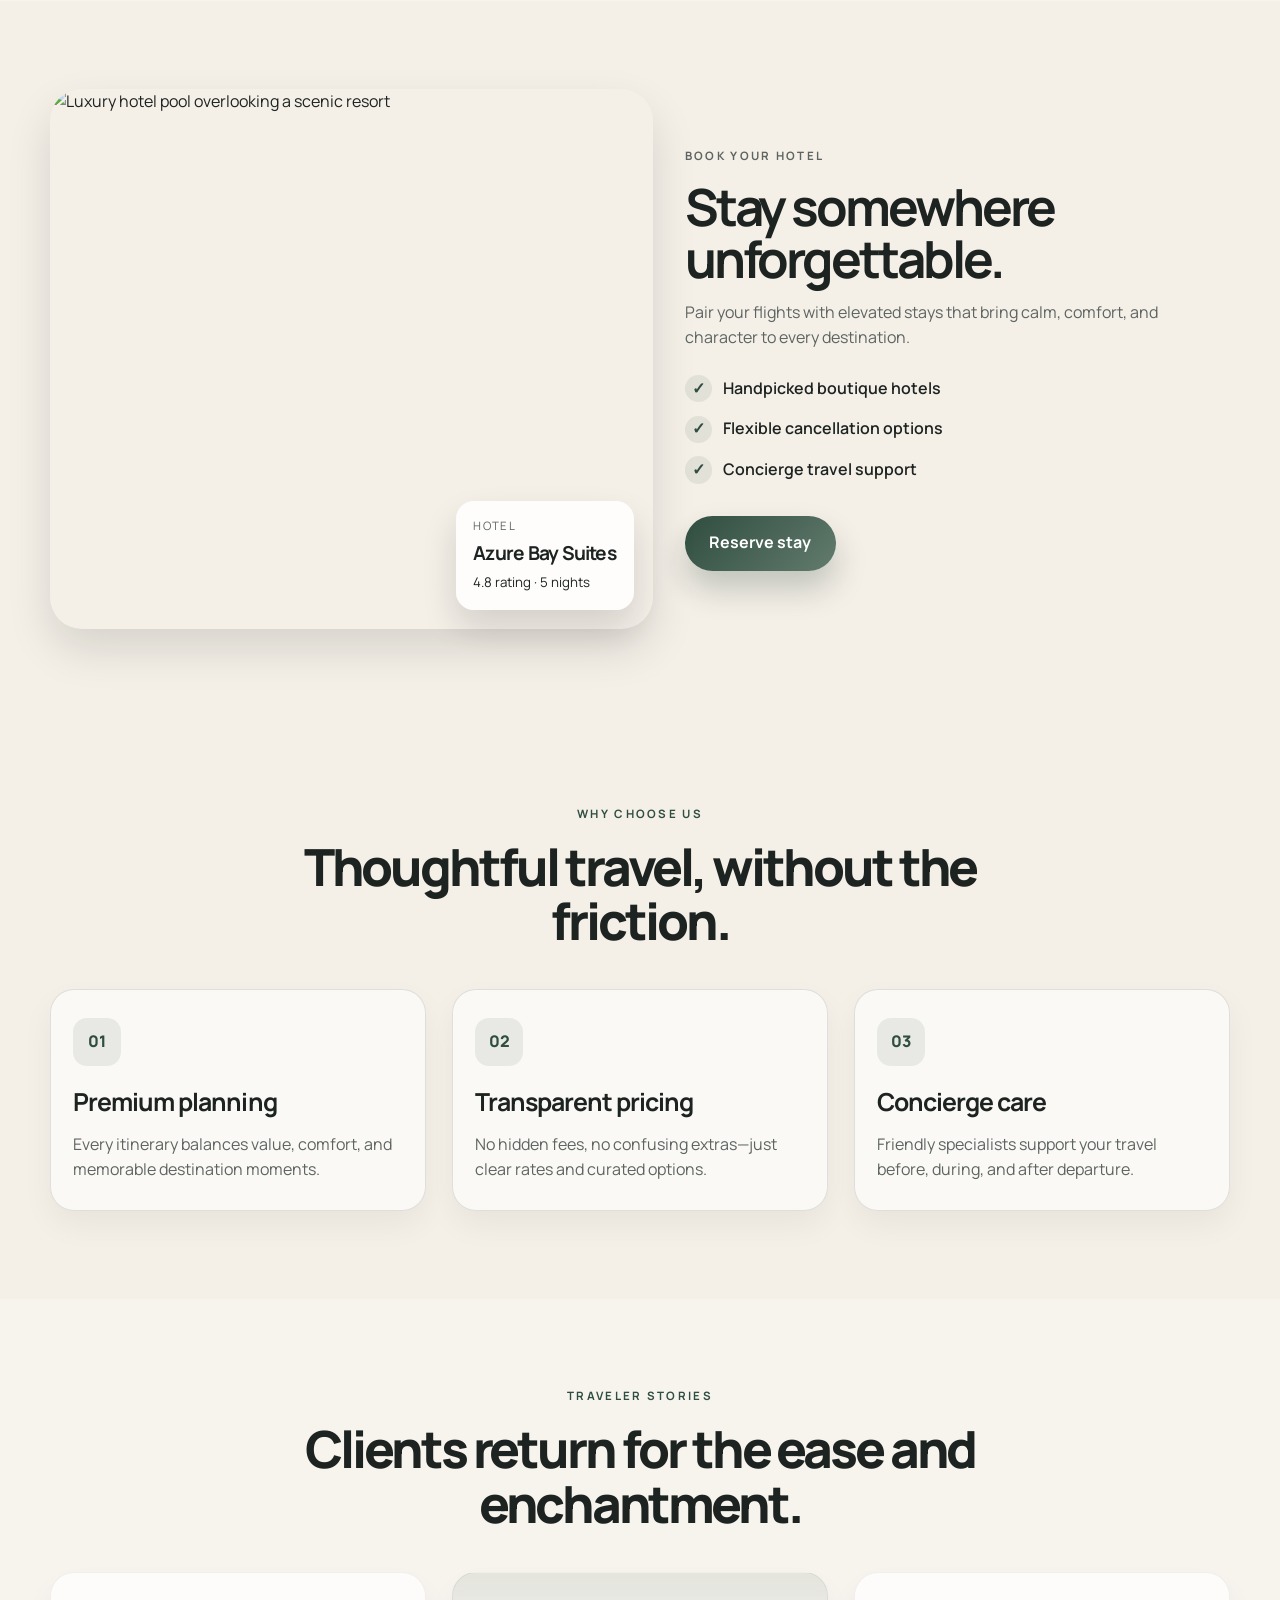
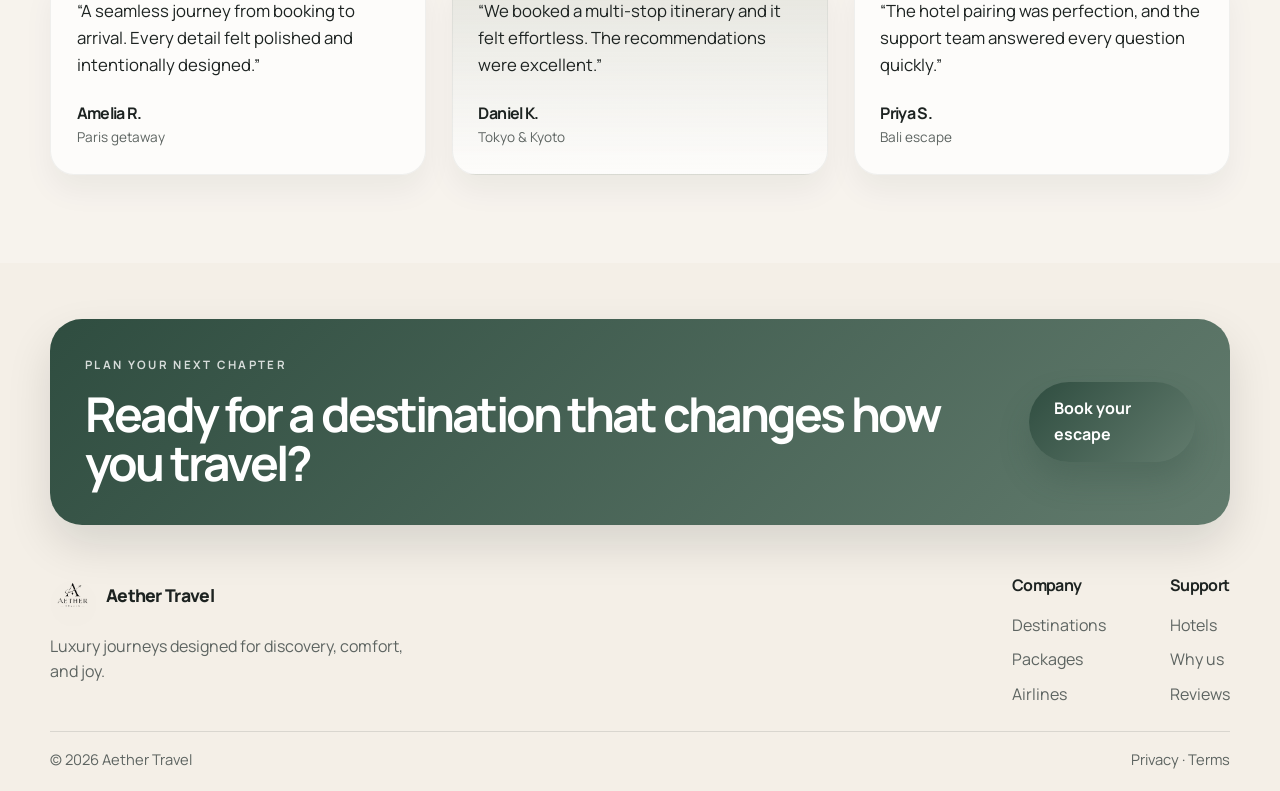
==== commit a2f0be27: "Refined website" ====
--- a/index.html
+++ b/index.html
@@ -57,7 +57,9 @@
               <li class="metric-item rating">
                 <div class="metric-top">
                   <span class="metric-icon" aria-hidden="true">
-                    <svg viewBox="0 0 24 24" role="img" aria-hidden="true"><path d="M12 2.75l2.65 5.37 5.92.86-4.29 4.18 1.01 5.89L12 0 6.71 18.05l1.01-5.89L3.43 9l5.92-.86L12 2.75z"/></svg>
+                    <svg viewBox="0 0 24 24" role="img" aria-hidden="true" focusable="false">
+                      <path d="M12 17.27L18.18 21l-1.64-7.03L22 9.24l-7.19-.61L12 2 9.19 8.63 2 9.24l5.46 4.73L5.82 21z"/>
+                    </svg>
                   </span>
                   <strong class="stat-number" data-target="4.9" data-suffix="/5">0</strong>
                 </div>
@@ -66,7 +68,9 @@
               <li class="metric-item destinations">
                 <div class="metric-top">
                   <span class="metric-icon" aria-hidden="true">
-                    <svg viewBox="0 0 24 24" role="img" aria-hidden="true"><path d="M12 21s6.5-5.21 9.31-9.65C22.5 9.2 20.46 4 15.8 4c-2.07 0-3.59 1.02-4.8 2.46C9.79 5.02 8.27 4 6.2 4 1.54 4-.48 9.2 3.69 11.35 6.5 15.79 12 21 12 21zm-3.5-9.5A2.5 2.5 0 1011 9 2.5 2.5 0 008.5 11.5z"/></svg>
+                    <svg viewBox="0 0 24 24" role="img" aria-hidden="true" focusable="false">
+                      <path d="M12 2C8.13 2 5 5.13 5 9c0 5.25 7 13 7 13s7-7.75 7-13c0-3.87-3.13-7-7-7zm0 9.5A2.5 2.5 0 1112 6a2.5 2.5 0 010 5.5z"/>
+                    </svg>
                   </span>
                   <strong class="stat-number" data-target="120" data-suffix="+">0</strong>
                 </div>
@@ -75,7 +79,9 @@
               <li class="metric-item support">
                 <div class="metric-top">
                   <span class="metric-icon" aria-hidden="true">
-                    <svg viewBox="0 0 24 24" role="img" aria-hidden="true"><path d="M12 2a10 10 0 00-10 10v2.5A2.5 2.5 0 004.5 17H6v-7H4.5A7.5 7.5 0 0112 4.5 7.5 7.5 0 0119.5 10H18v7h1.5A2.5 2.5 0 0022 14.5V12A10 10 0 0012 2zm-7 10.5h2V17H5v-4.5zm14 0h-2V17h2v-4.5zM10 12h4v2h-4v-2zm-1 4h6v2H9v-2z"/></svg>
+                    <svg viewBox="0 0 24 24" role="img" aria-hidden="true" focusable="false">
+                      <path d="M12 2a7 7 0 00-7 7v2.5A2.5 2.5 0 007.5 14H9v-4H7.5A4.5 4.5 0 0112 5.5 4.5 4.5 0 0116.5 10H15v4h1.5A2.5 2.5 0 0019 11.5V9a7 7 0 00-7-7zm-6 8.5h2V17H6v-6.5zm12 0h2V17h-2v-6.5zM10 16h4v2h-4v-2z"/>
+                    </svg>
                   </span>
                   <strong class="stat-number" data-target="24" data-suffix="/7">0</strong>
                 </div>
--- a/index.css
+++ b/index.css
@@ -374,7 +374,7 @@
   list-style: none;
   display: flex;
   flex-wrap: wrap;
-  gap: 2rem;
+  gap: 1.25rem 2rem;
   padding-top: 0.8rem;
 }
 
@@ -383,17 +383,20 @@
   flex-direction: column;
   gap: 0.25rem;
   min-width: 130px;
+  flex: 1 1 140px;
 }
 
 .metric-top {
   display: inline-flex;
   align-items: center;
   gap: 0.6rem;
+  color: #fff;
 }
 
 .metric-icon {
   width: 1.8rem;
   height: 1.8rem;
+  min-width: 1.8rem;
   border-radius: 50%;
   display: inline-flex;
   align-items: center;
@@ -402,23 +405,59 @@
   border: 1px solid rgba(255, 255, 255, 0.2);
   backdrop-filter: blur(8px);
   box-shadow: inset 0 1px 0 rgba(255, 255, 255, 0.15);
+  color: #fff;
+  line-height: 0;
 }
 
 .metric-icon svg {
   width: 0.92rem;
   height: 0.92rem;
+  display: block;
   fill: currentColor;
-  color: rgba(255, 255, 255, 0.95);
+  color: currentColor;
+}
+
+.metric-icon svg path {
+  fill: currentColor;
 }
 
 .hero-metrics strong {
-  font-size: 1.5rem;
+  font-size: clamp(1.2rem, 2vw, 1.5rem);
   letter-spacing: -0.05em;
+  line-height: 1;
 }
 
 .hero-metrics span {
   color: rgba(255, 255, 255, 0.72);
   font-size: 0.82rem;
+  white-space: nowrap;
+}
+
+@media (max-width: 760px) {
+  .hero-metrics {
+    gap: 1rem 1.2rem;
+  }
+
+  .hero-metrics li {
+    min-width: 0;
+    flex: 1 1 30%;
+  }
+
+  .metric-icon {
+    width: 1.7rem;
+    height: 1.7rem;
+    min-width: 1.7rem;
+  }
+
+  .metric-icon svg {
+    width: 0.82rem;
+    height: 0.82rem;
+  }
+
+  .hero-metrics span {
+    white-space: normal;
+    font-size: 0.75rem;
+  }
 }
 
 .hero-visual {
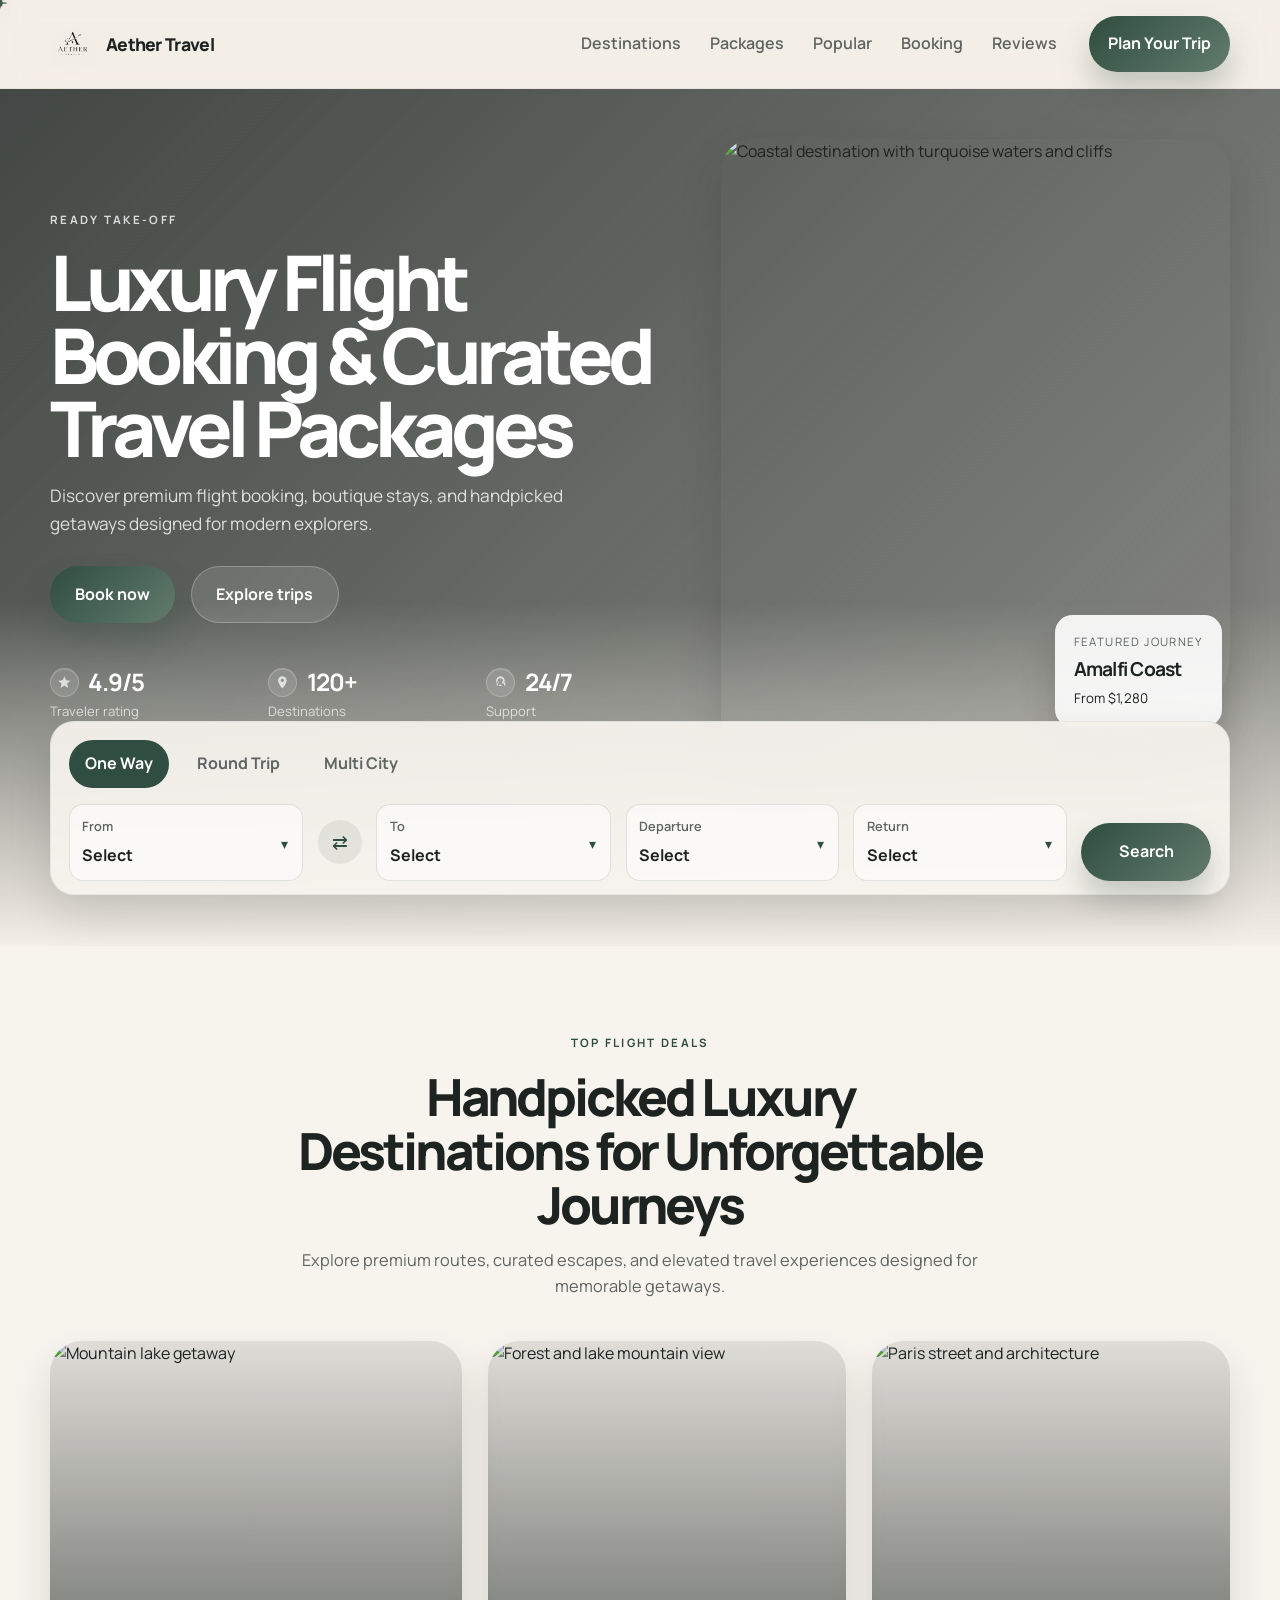
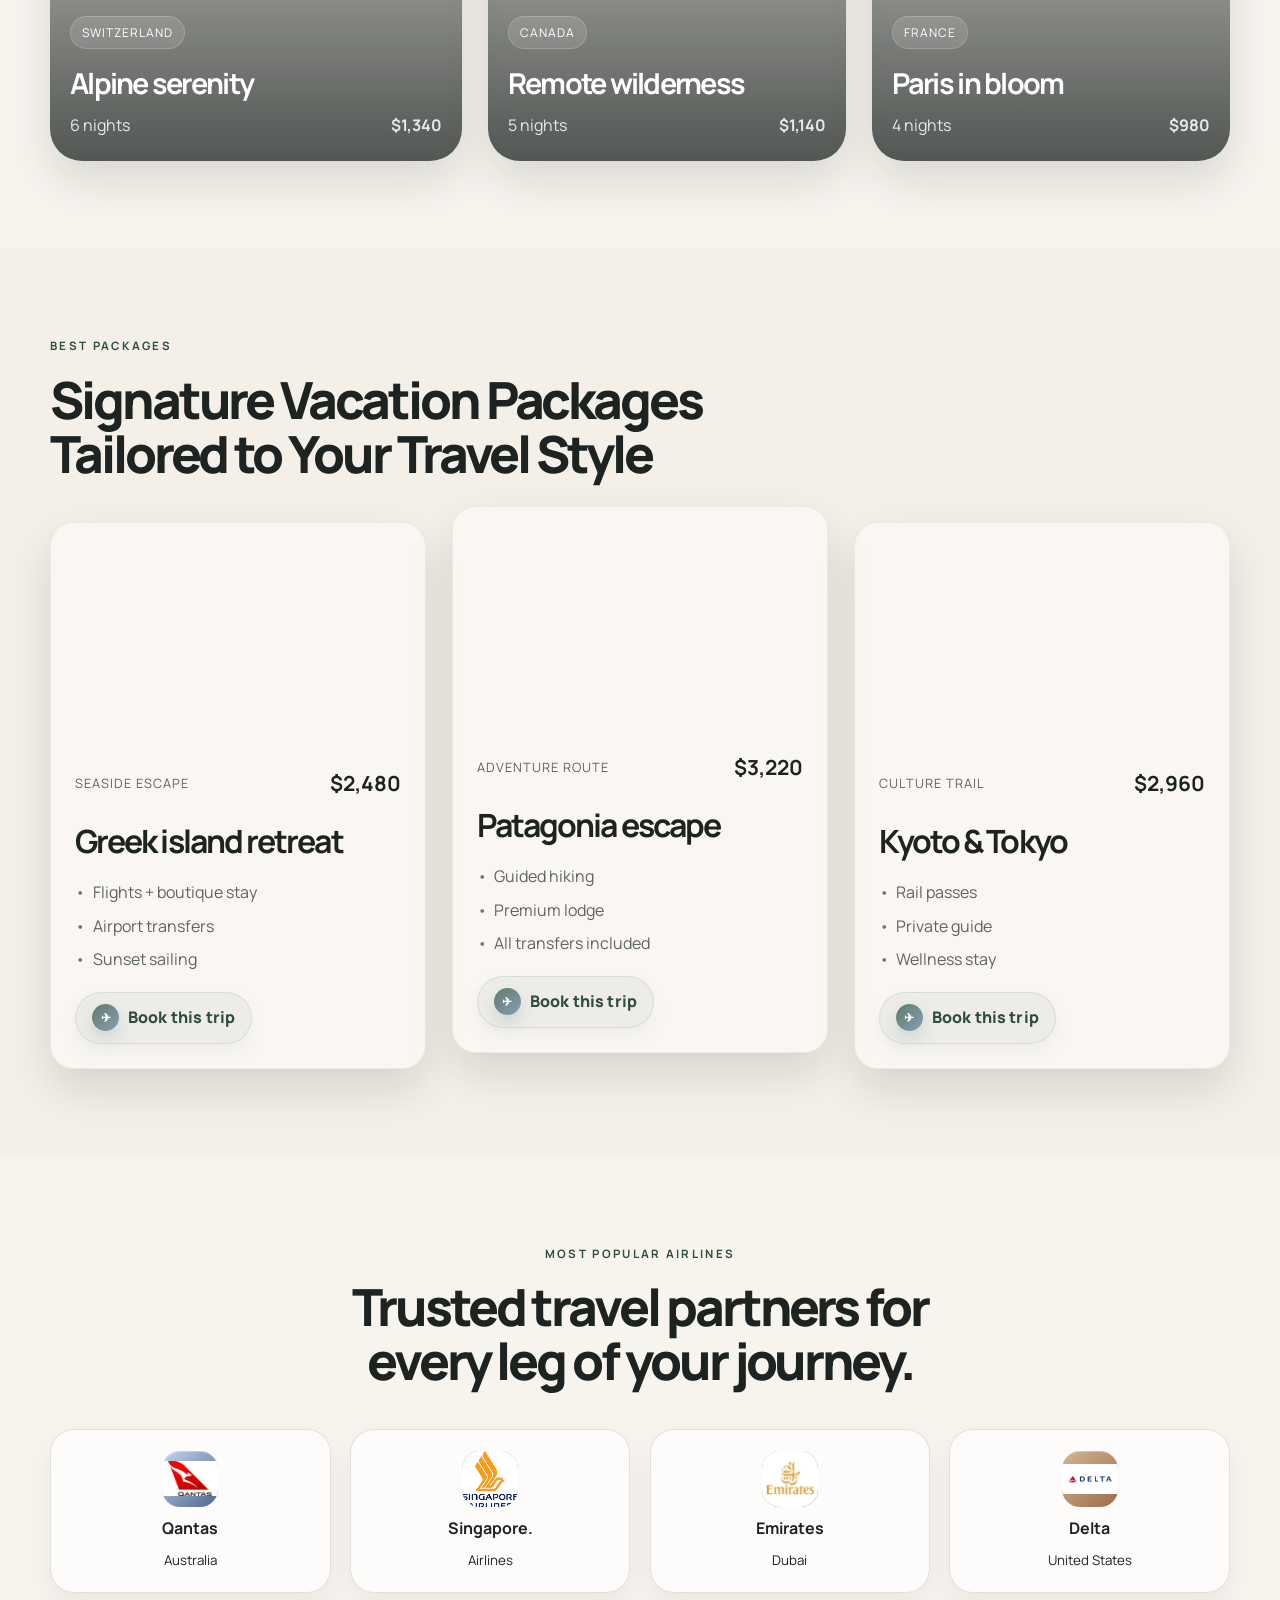
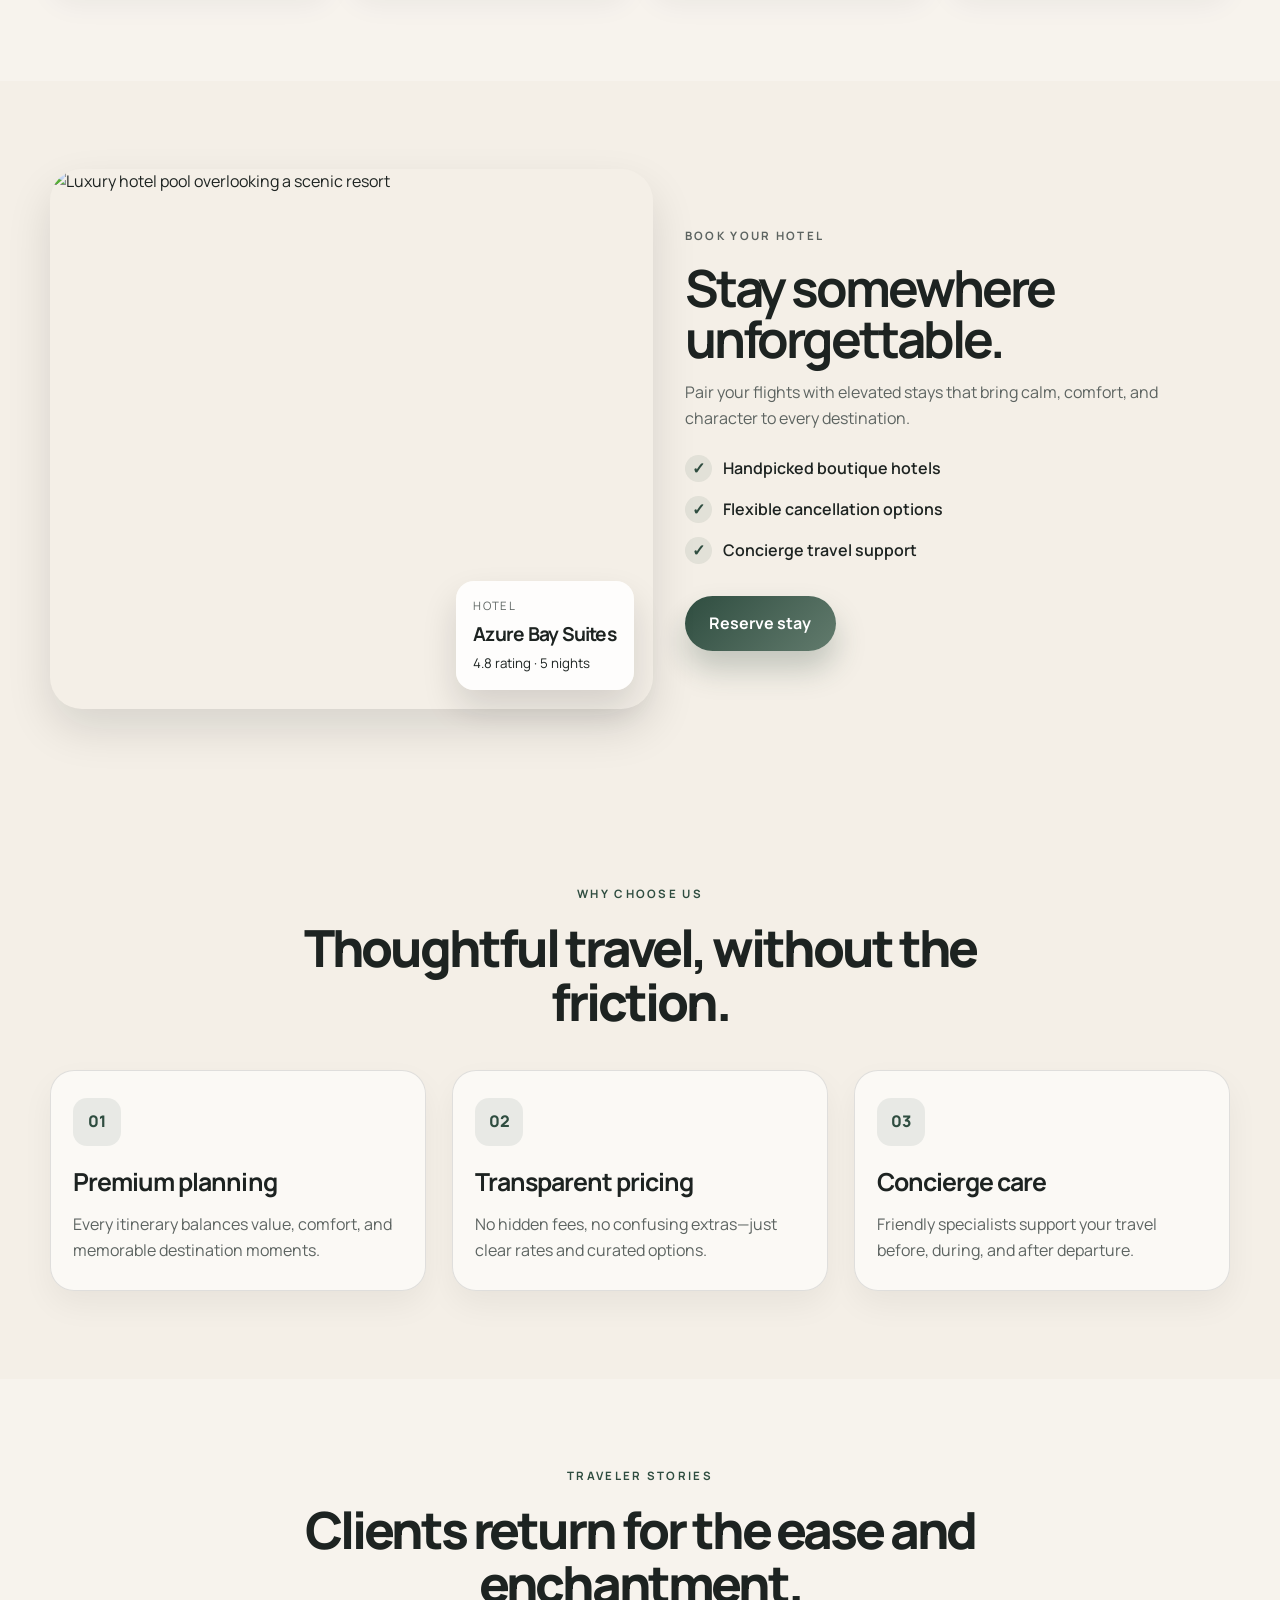
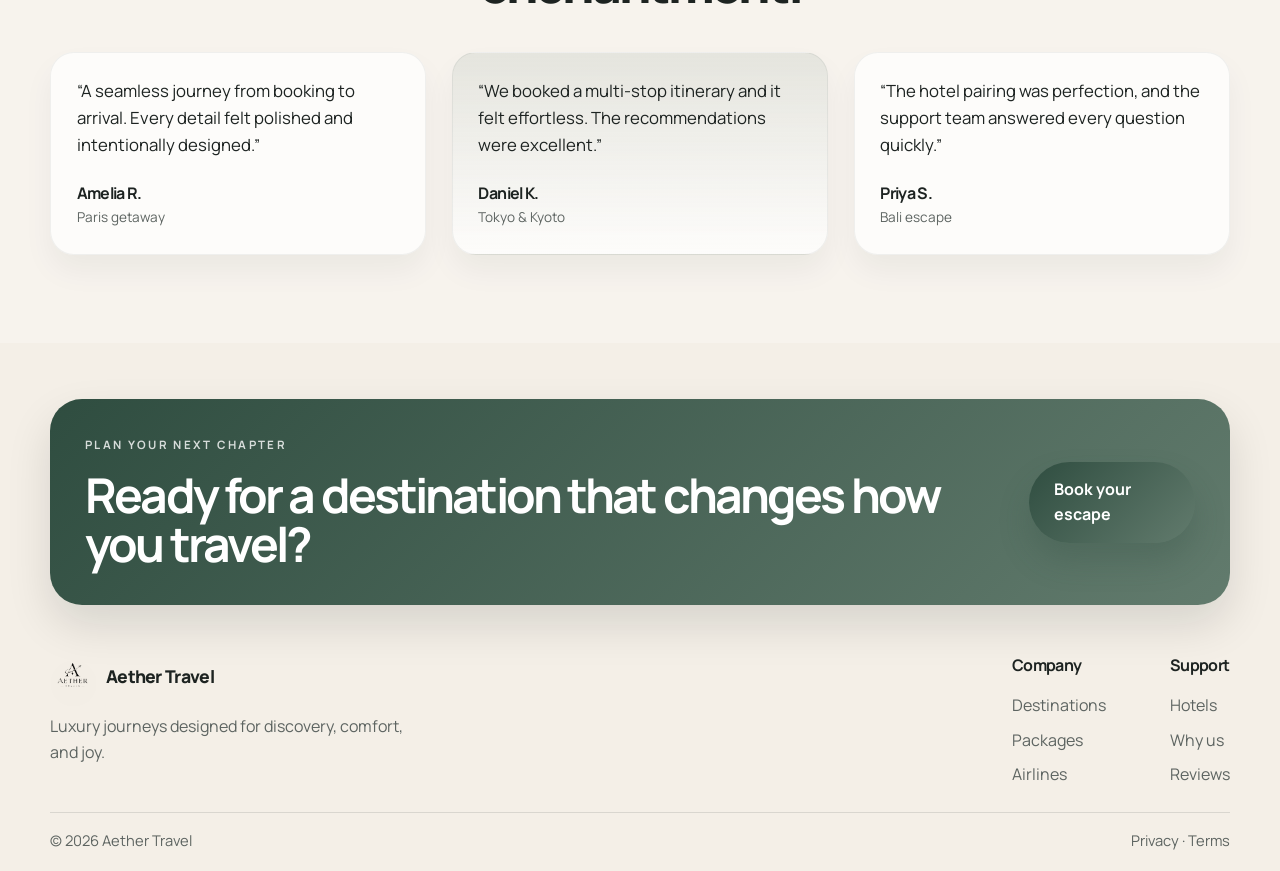
==== commit 865802e2: "SEO Optimized" ====
--- a/index.html
+++ b/index.html
@@ -3,12 +3,45 @@
   <head>
     <meta charset="UTF-8" />
     <meta name="viewport" content="width=device-width, initial-scale=1.0" />
-    <title>Travel Agency</title>
+    <meta name="robots" content="index, follow" />
+    <meta name="theme-color" content="#2f4d40" />
     <meta
       name="description"
-      content="Premium flights, curated escapes, and boutique stays designed for modern explorers."
+      content="Aether Travel offers premium flight booking, luxury vacation packages, and curated destination escapes for modern travelers."
     />
+    <meta
+      name="keywords"
+      content="travel agency, flight booking, luxury travel, vacation packages, curated trips, destination escapes"
+    />
+    <meta property="og:title" content="Aether Travel | Premium Flight Booking & Curated Vacations" />
+    <meta
+      property="og:description"
+      content="Book premium flights, luxury stays, and handpicked travel experiences with Aether Travel."
+    />
+    <meta property="og:type" content="website" />
+    <meta property="og:image" content="https://images.unsplash.com/photo-1507525428034-b723cf961d3e?auto=format&fit=crop&w=1200&q=80" />
+    <meta name="twitter:card" content="summary_large_image" />
+    <meta name="twitter:title" content="Aether Travel | Premium Flight Booking & Curated Vacations" />
+    <meta
+      name="twitter:description"
+      content="Discover curated luxury travel, premium flight booking, and boutique stays for your next escape."
+    />
+    <title>Aether Travel | Premium Flight Booking & Curated Vacations</title>
     <link rel="stylesheet" href="index.css" />
+    <script type="application/ld+json">
+      {
+        "@context": "https://schema.org",
+        "@type": "TravelAgency",
+        "name": "Aether Travel",
+        "description": "Luxury travel agency offering premium flight booking, curated vacation packages, and boutique destination experiences.",
+        "areaServed": "Worldwide",
+        "priceRange": "$$$",
+        "brand": {
+          "@type": "Brand",
+          "name": "Aether Travel"
+        }
+      }
+    </script>
   </head>
   <body>
     <header class="site-header">
@@ -45,9 +78,9 @@
         <div class="container hero-shell">
           <div class="hero-copy">
             <p class="eyebrow">Ready take-off</p>
-            <h1>Convenient online flight booking services.</h1>
+            <h1>Luxury Flight Booking & Curated Travel Packages</h1>
             <p class="lead">
-              Curated getaways, elevated stays, and seamless routes crafted for modern explorers.
+              Discover premium flight booking, boutique stays, and handpicked getaways designed for modern explorers.
             </p>
             <div class="hero-actions">
               <a href="#booking" class="btn btn-primary">Book now</a>
@@ -164,9 +197,9 @@
         <div class="container">
           <div class="section-heading">
             <p class="eyebrow eyebrow-dark">Top flight deals</p>
-            <h2>Handpicked escapes for unforgettable journeys.</h2>
+            <h2>Handpicked Luxury Destinations for Unforgettable Journeys</h2>
             <p>
-              Discover premium routes, slow luxury, and moments designed to linger long after takeoff.
+              Explore premium routes, curated escapes, and elevated travel experiences designed for memorable getaways.
             </p>
           </div>
 
@@ -214,7 +247,7 @@
         <div class="container">
           <div class="section-heading align-left">
             <p class="eyebrow eyebrow-dark">Best packages</p>
-            <h2>Signature experiences tailored to your pace.</h2>
+            <h2>Signature Vacation Packages Tailored to Your Travel Style</h2>
           </div>
 
           <div class="package-grid">
